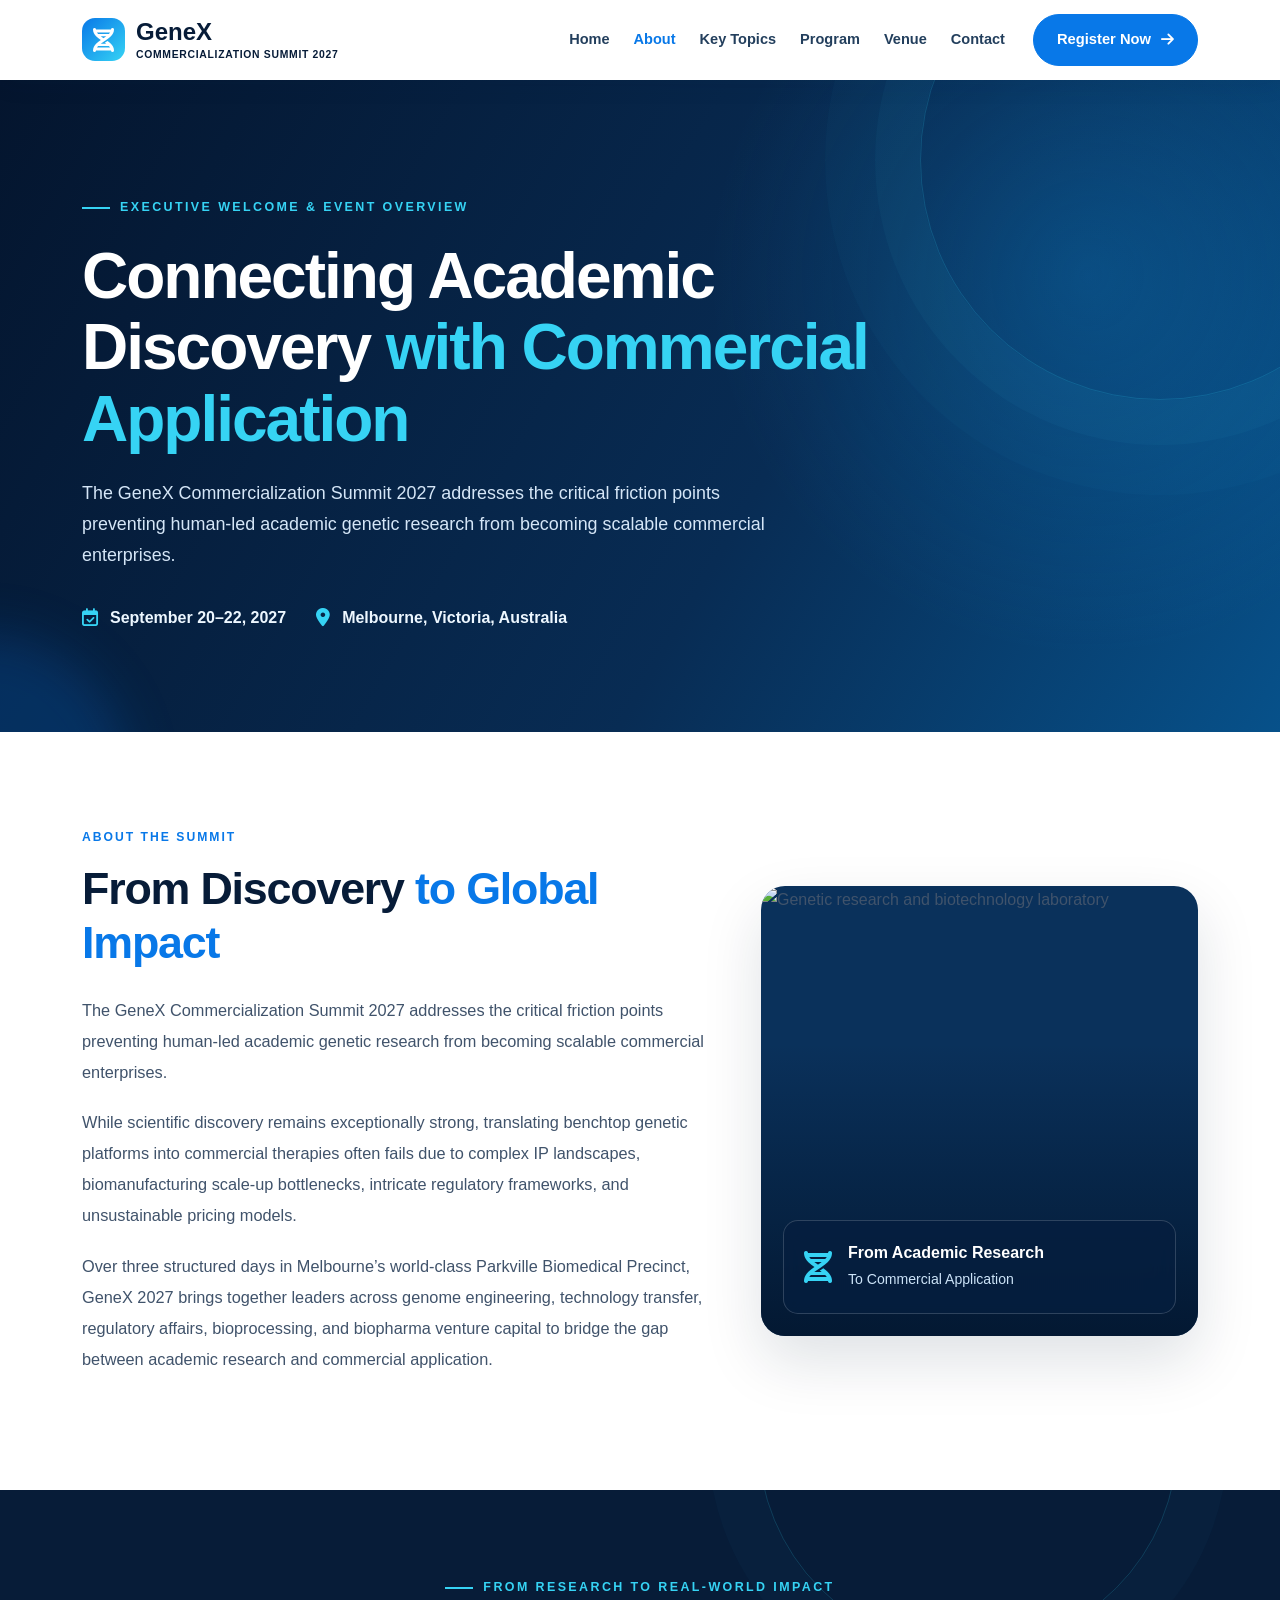
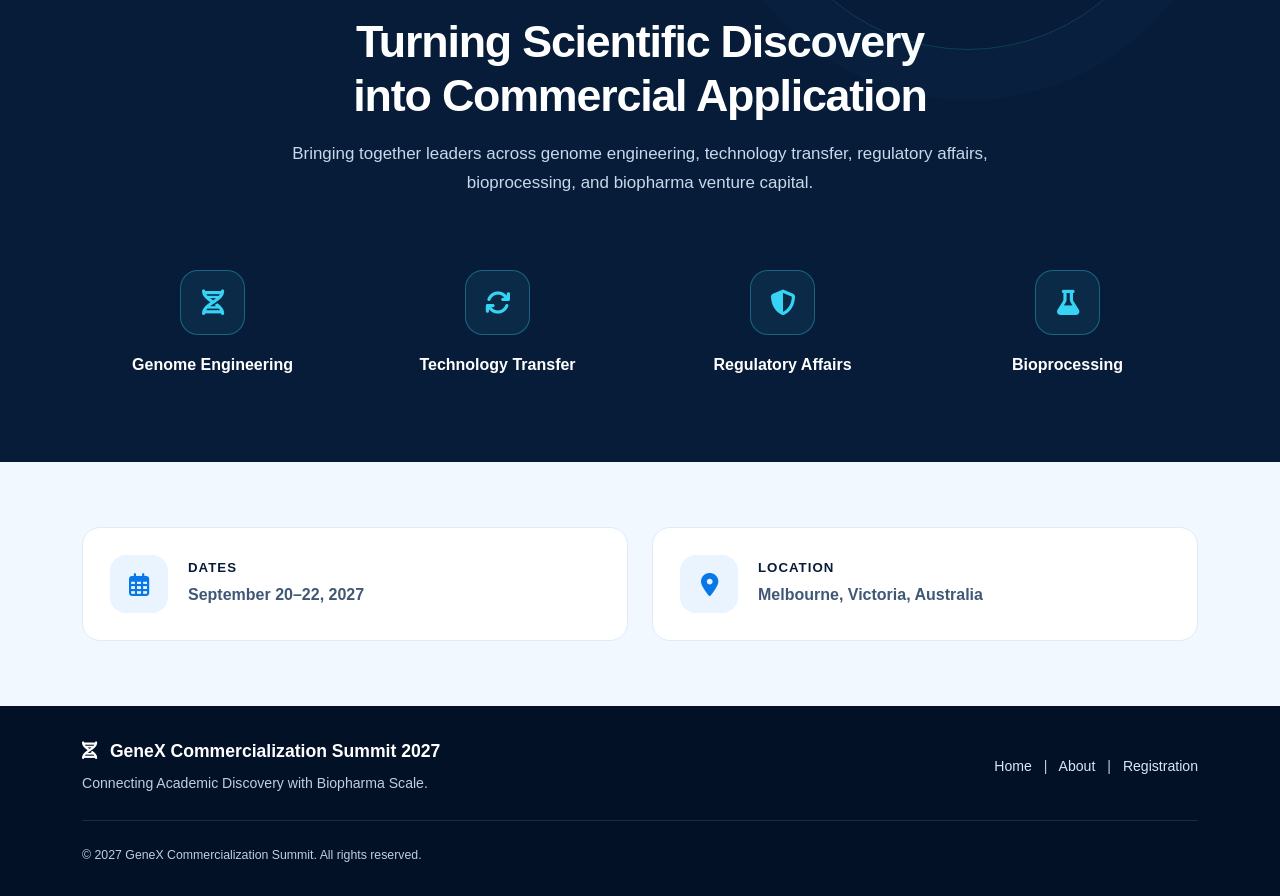
==== about.html @ 75d2ac4d "forth  commit" ====
<!doctype html>
<html lang="en">
  <head>
    <meta charset="UTF-8" />
    <meta name="viewport" content="width=device-width, initial-scale=1.0" />
    <meta
      name="description"
      content="Discover the vision behind GeneX Commercialization Summit 2027, connecting academic discovery with commercial application."
    />
    <title>About Us | GeneX Commercialization Summit 2027</title>

    <link
      href="https://cdn.jsdelivr.net/npm/bootstrap@5.3.3/dist/css/bootstrap.min.css"
      rel="stylesheet"
    />
    <link
      href="https://cdnjs.cloudflare.com/ajax/libs/font-awesome/6.5.2/css/all.min.css"
      rel="stylesheet"
    />

    <style>
      :root {
        --gx-navy: #071c38;
        --gx-blue: #0878e8;
        --gx-cyan: #36d3f4;
        --gx-light: #f2f8ff;
        --gx-text: #40536b;
      }

      * {
        box-sizing: border-box;
      }

      html {
        scroll-behavior: smooth;
        scroll-padding-top: 85px;
      }

      body {
        margin: 0;
        font-family: Inter, "Segoe UI", Arial, sans-serif;
        color: var(--gx-text);
        line-height: 1.75;
        background: #fff;
      }

      /* Navigation */
      .gx-navbar {
        background: #fff;
        padding: 14px 0;
        box-shadow: 0 4px 24px rgba(7, 28, 56, 0.07);
      }

      .gx-brand {
        display: flex;
        align-items: center;
        gap: 11px;
        color: var(--gx-navy);
        font-size: 1.5rem;
        font-weight: 800;
        line-height: 1.1;
        text-decoration: none;
      }

      .gx-brand-icon {
        width: 43px;
        height: 43px;
        display: grid;
        place-items: center;
        color: #fff;
        border-radius: 13px;
        background: linear-gradient(135deg, var(--gx-blue), var(--gx-cyan));
      }

      .gx-brand small {
        display: block;
        margin-top: 4px;
        font-size: 0.65rem;
        letter-spacing: 0.7px;
        font-weight: 700;
      }

      .gx-navbar .nav-link {
        color: #233f5d;
        font-size: 0.91rem;
        font-weight: 650;
        padding: 10px 12px !important;
      }

      .gx-navbar .nav-link:hover,
      .gx-navbar .nav-link.active {
        color: var(--gx-blue);
      }

      .gx-btn {
        display: inline-flex;
        align-items: center;
        justify-content: center;
        gap: 10px;
        padding: 12px 23px;
        border: 1px solid var(--gx-blue);
        border-radius: 50px;
        background: var(--gx-blue);
        color: #fff;
        font-size: 0.92rem;
        font-weight: 700;
        text-decoration: none;
        transition: 0.25s ease;
      }

      .gx-btn:hover {
        background: #0562c1;
        border-color: #0562c1;
        color: #fff;
        transform: translateY(-2px);
      }

      /* About hero */
      .about-hero {
        position: relative;
        isolation: isolate;
        overflow: hidden;
        padding: 110px 0 100px;
        color: #fff;
        background:
          radial-gradient(
            circle at 85% 30%,
            rgba(17, 143, 220, 0.25),
            transparent 32%
          ),
          linear-gradient(120deg, #04152e 0%, #082c54 60%, #07518a 100%);
      }

      .about-hero::before {
        content: "";
        position: absolute;
        z-index: -1;
        width: 480px;
        height: 480px;
        right: -120px;
        top: -160px;
        border: 1px solid rgba(54, 211, 244, 0.18);
        border-radius: 50%;
        box-shadow:
          0 0 0 45px rgba(54, 211, 244, 0.035),
          0 0 0 95px rgba(54, 211, 244, 0.025);
      }

      .about-hero::after {
        content: "";
        position: absolute;
        z-index: -1;
        width: 300px;
        height: 300px;
        left: -170px;
        bottom: -200px;
        border-radius: 50%;
        background: rgba(8, 120, 232, 0.2);
        filter: blur(25px);
      }

      .gx-eyebrow {
        display: inline-flex;
        align-items: center;
        gap: 10px;
        color: var(--gx-cyan);
        font-size: 0.78rem;
        font-weight: 800;
        letter-spacing: 2.4px;
        text-transform: uppercase;
      }

      .gx-eyebrow::before {
        content: "";
        width: 28px;
        height: 2px;
        background: currentColor;
      }

      .about-hero h1 {
        max-width: 850px;
        margin: 22px 0;
        font-size: clamp(2.5rem, 5vw, 4.5rem);
        font-weight: 850;
        letter-spacing: -2px;
        line-height: 1.12;
      }

      .about-hero h1 span {
        color: var(--gx-cyan);
      }

      .about-hero .hero-description {
        max-width: 720px;
        color: #d5e6f7;
        font-size: 1.12rem;
      }

      .hero-meta {
        display: flex;
        flex-wrap: wrap;
        gap: 15px 30px;
        margin-top: 32px;
      }

      .hero-meta-item {
        display: flex;
        align-items: center;
        gap: 12px;
        color: #edf7ff;
        font-weight: 600;
      }

      .hero-meta-item i {
        color: var(--gx-cyan);
        font-size: 1.15rem;
      }

      /* Main content */
      .about-content {
        padding: 95px 0;
        background: #fff;
      }

      .gx-section-label {
        margin-bottom: 14px;
        color: var(--gx-blue);
        font-size: 0.76rem;
        font-weight: 850;
        letter-spacing: 2px;
        text-transform: uppercase;
      }

      .gx-heading {
        margin-bottom: 25px;
        color: var(--gx-navy);
        font-size: clamp(2rem, 3.5vw, 3rem);
        font-weight: 850;
        letter-spacing: -1.2px;
        line-height: 1.2;
      }

      .gx-heading span {
        color: var(--gx-blue);
      }

      .gx-copy p {
        margin-bottom: 20px;
        font-size: 1.02rem;
        line-height: 1.9;
      }

      .gx-visual {
        position: relative;
        min-height: 450px;
        height: 100%;
        overflow: hidden;
        border-radius: 24px;
        background: #0a315b;
        box-shadow: 0 25px 60px rgba(7, 28, 56, 0.13);
      }

      .gx-visual img {
        position: absolute;
        inset: 0;
        width: 100%;
        height: 100%;
        object-fit: cover;
      }

      .gx-visual::after {
        content: "";
        position: absolute;
        inset: 35% 0 0;
        background: linear-gradient(transparent, rgba(3, 23, 48, 0.95));
      }

      .gx-visual-caption {
        position: absolute;
        z-index: 1;
        right: 22px;
        bottom: 22px;
        left: 22px;
        display: flex;
        align-items: center;
        gap: 16px;
        padding: 20px;
        border: 1px solid rgba(255, 255, 255, 0.17);
        border-radius: 15px;
        color: #fff;
        background: rgba(5, 31, 63, 0.8);
        backdrop-filter: blur(12px);
      }

      .gx-visual-caption i {
        color: var(--gx-cyan);
        font-size: 2rem;
      }

      .gx-visual-caption strong {
        display: block;
        line-height: 1.5;
      }

      .gx-visual-caption span {
        color: #cce3f7;
        font-size: 0.88rem;
      }

      /* Dark impact section */
      .impact-section {
        position: relative;
        overflow: hidden;
        padding: 80px 0;
        color: #fff;
        background: var(--gx-navy);
      }

      .impact-section::before {
        content: "";
        position: absolute;
        width: 420px;
        height: 420px;
        top: -260px;
        right: 8%;
        border: 1px solid rgba(54, 211, 244, 0.18);
        border-radius: 50%;
        box-shadow: 0 0 0 50px rgba(54, 211, 244, 0.025);
      }

      .impact-section .gx-heading {
        color: #fff;
        margin-bottom: 16px;
      }

      .impact-description {
        max-width: 750px;
        margin: 0 auto;
        color: #c8d9eb;
        font-size: 1.06rem;
      }

      .impact-icon {
        display: grid;
        place-items: center;
        width: 65px;
        height: 65px;
        margin: 0 auto 20px;
        border: 1px solid rgba(54, 211, 244, 0.35);
        border-radius: 18px;
        color: var(--gx-cyan);
        background: rgba(54, 211, 244, 0.08);
        font-size: 1.6rem;
      }

      /* Event information */
      .event-info {
        padding: 65px 0;
        background: var(--gx-light);
      }

      .event-info-card {
        display: flex;
        align-items: center;
        gap: 20px;
        height: 100%;
        padding: 27px;
        border: 1px solid #e0ebf7;
        border-radius: 18px;
        background: #fff;
        transition:
          transform 0.25s,
          box-shadow 0.25s;
      }

      .event-info-card:hover {
        transform: translateY(-4px);
        box-shadow: 0 15px 35px rgba(7, 28, 56, 0.07);
      }

      .event-info-icon {
        display: grid;
        place-items: center;
        flex-shrink: 0;
        width: 58px;
        height: 58px;
        border-radius: 16px;
        color: var(--gx-blue);
        background: #e9f4ff;
        font-size: 1.45rem;
      }

      .event-info-card h3 {
        margin-bottom: 5px;
        color: var(--gx-navy);
        font-size: 0.83rem;
        font-weight: 800;
        letter-spacing: 1px;
        text-transform: uppercase;
      }

      .event-info-card p {
        margin: 0;
        color: #405875;
        font-weight: 650;
      }

      /* Footer */
      .gx-footer {
        padding: 30px 0;
        color: #bdcfe3;
        background: #031126;
        font-size: 0.88rem;
      }

      .gx-footer-brand {
        color: #fff;
        font-weight: 800;
        font-size: 1.1rem;
      }

      .gx-footer a {
        color: #d5e8fb;
        text-decoration: none;
      }

      .gx-footer a:hover {
        color: var(--gx-cyan);
      }

      @media (max-width: 991.98px) {
        .about-hero {
          padding: 90px 0 75px;
        }

        .about-content {
          padding: 70px 0;
        }

        .gx-visual {
          min-height: 390px;
        }

        .gx-navbar .navbar-collapse {
          padding-top: 15px;
        }
      }

      @media (max-width: 575.98px) {
        .gx-brand {
          font-size: 1.2rem;
        }

        .gx-brand small {
          font-size: 0.58rem;
        }

        .about-hero {
          padding: 75px 0 65px;
        }

        .about-hero h1 {
          letter-spacing: -1px;
        }

        .hero-meta {
          flex-direction: column;
          gap: 14px;
        }

        .about-content {
          padding: 55px 0;
        }

        .gx-visual {
          min-height: 340px;
          border-radius: 18px;
        }

        .impact-section {
          padding: 60px 0;
        }

        .event-info {
          padding: 45px 0;
        }

        .event-info-card {
          padding: 20px;
        }
      }

      @media (prefers-reduced-motion: reduce) {
        html {
          scroll-behavior: auto;
        }

        *,
        *::before,
        *::after {
          transition-duration: 0.01ms !important;
        }
      }
    </style>
  </head>

  <body>
    <!-- Navigation -->
    <nav class="navbar navbar-expand-lg gx-navbar sticky-top">
      <div class="container">
        <a class="gx-brand" href="index.html" aria-label="GeneX Summit home">
          <span class="gx-brand-icon">
            <i class="fa-solid fa-dna"></i>
          </span>
          <span>
            GeneX
            <small>COMMERCIALIZATION SUMMIT 2027</small>
          </span>
        </a>

        <button
          class="navbar-toggler"
          type="button"
          data-bs-toggle="collapse"
          data-bs-target="#gxNavigation"
          aria-controls="gxNavigation"
          aria-expanded="false"
          aria-label="Toggle navigation"
        >
          <span class="navbar-toggler-icon"></span>
        </button>

        <div class="collapse navbar-collapse" id="gxNavigation">
          <ul class="navbar-nav ms-auto align-items-lg-center">
            <li class="nav-item">
              <a class="nav-link" href="index.html">Home</a>
            </li>
            <li class="nav-item">
              <a class="nav-link active" href="about.html" aria-current="page"
                >About</a
              >
            </li>
            <li class="nav-item">
              <a class="nav-link" href="key-topics.html">Key Topics</a>
            </li>
            <!-- <li class="nav-item">
              <a class="nav-link" href="index.html#chair">Speakers</a>
            </li> -->
            <li class="nav-item">
              <a class="nav-link" href="program.html">Program</a>
            </li>
            <li class="nav-item">
              <a class="nav-link" href="index.html#venue">Venue</a>
            </li>
            <li class="nav-item">
              <a class="nav-link" href="contact.html">Contact</a>
            </li>
            <li class="nav-item ms-lg-3 mt-2 mt-lg-0">
              <a class="gx-btn" href="">
                Register Now <i class="fa-solid fa-arrow-right"></i>
              </a>
            </li>
          </ul>
        </div>
      </div>
    </nav>

    <!-- Hero -->
    <header class="about-hero">
      <div class="container">
        <div class="gx-eyebrow">Executive Welcome &amp; Event Overview</div>

        <h1>
          Connecting Academic Discovery
          <span>with Commercial Application</span>
        </h1>

        <p class="hero-description">
          The GeneX Commercialization Summit 2027 addresses the critical
          friction points preventing human-led academic genetic research from
          becoming scalable commercial enterprises.
        </p>

        <div class="hero-meta">
          <div class="hero-meta-item">
            <i class="fa-regular fa-calendar-check"></i>
            <span>September 20–22, 2027</span>
          </div>

          <div class="hero-meta-item">
            <i class="fa-solid fa-location-dot"></i>
            <span>Melbourne, Victoria, Australia</span>
          </div>
        </div>
      </div>
    </header>

    <!-- About content -->
    <main>
      <section class="about-content">
        <div class="container">
          <div class="row g-5 align-items-center">
            <div class="col-lg-7">
              <div class="gx-section-label">About the Summit</div>

              <h2 class="gx-heading">
                From Discovery
                <span>to Global Impact</span>
              </h2>

              <div class="gx-copy">
                <p>
                  The GeneX Commercialization Summit 2027 addresses the critical
                  friction points preventing human-led academic genetic research
                  from becoming scalable commercial enterprises.
                </p>

                <p>
                  While scientific discovery remains exceptionally strong,
                  translating benchtop genetic platforms into commercial
                  therapies often fails due to complex IP landscapes,
                  biomanufacturing scale-up bottlenecks, intricate regulatory
                  frameworks, and unsustainable pricing models.
                </p>

                <p>
                  Over three structured days in Melbourne’s world-class
                  Parkville Biomedical Precinct, GeneX 2027 brings together
                  leaders across genome engineering, technology transfer,
                  regulatory affairs, bioprocessing, and biopharma venture
                  capital to bridge the gap between academic research and
                  commercial application.
                </p>
              </div>
            </div>

            <div class="col-lg-5">
              <div class="gx-visual">
                <img
                  src="assets/genex-research.jpg"
                  alt="Genetic research and biotechnology laboratory"
                  loading="lazy"
                  onerror="
                    this.onerror = null;
                    this.src =
                      'https://images.unsplash.com/photo-1532187863486-abf9dbad1b69?auto=format&fit=crop&w=1000&q=85';
                  "
                />

                <div class="gx-visual-caption">
                  <i class="fa-solid fa-dna"></i>
                  <div>
                    <strong>From Academic Research</strong>
                    <span>To Commercial Application</span>
                  </div>
                </div>
              </div>
            </div>
          </div>
        </div>
      </section>

      <!-- Dark section -->
      <section class="impact-section">
        <div class="container text-center">
          <div class="gx-eyebrow justify-content-center">
            From Research to Real-World Impact
          </div>

          <h2 class="gx-heading mt-3">
            Turning Scientific Discovery<br class="d-none d-md-block" />
            into Commercial Application
          </h2>

          <p class="impact-description">
            Bringing together leaders across genome engineering, technology
            transfer, regulatory affairs, bioprocessing, and biopharma venture
            capital.
          </p>

          <div class="row g-4 mt-5">
            <div class="col-6 col-lg-3">
              <div class="impact-icon">
                <i class="fa-solid fa-dna"></i>
              </div>
              <h3 class="h6 fw-bold text-white">Genome Engineering</h3>
            </div>

            <div class="col-6 col-lg-3">
              <div class="impact-icon">
                <i class="fa-solid fa-arrows-rotate"></i>
              </div>
              <h3 class="h6 fw-bold text-white">Technology Transfer</h3>
            </div>

            <div class="col-6 col-lg-3">
              <div class="impact-icon">
                <i class="fa-solid fa-shield-halved"></i>
              </div>
              <h3 class="h6 fw-bold text-white">Regulatory Affairs</h3>
            </div>

            <div class="col-6 col-lg-3">
              <div class="impact-icon">
                <i class="fa-solid fa-flask"></i>
              </div>
              <h3 class="h6 fw-bold text-white">Bioprocessing</h3>
            </div>
          </div>
        </div>
      </section>

      <!-- Event information -->
      <section class="event-info">
        <div class="container">
          <div class="row g-4">
            <div class="col-md-6">
              <div class="event-info-card">
                <div class="event-info-icon">
                  <i class="fa-regular fa-calendar-days"></i>
                </div>
                <div>
                  <h3>Dates</h3>
                  <p>September 20–22, 2027</p>
                </div>
              </div>
            </div>

            <div class="col-md-6">
              <div class="event-info-card">
                <div class="event-info-icon">
                  <i class="fa-solid fa-location-dot"></i>
                </div>
                <div>
                  <h3>Location</h3>
                  <p>Melbourne, Victoria, Australia</p>
                </div>
              </div>
            </div>
          </div>
        </div>
      </section>
    </main>

    <!-- Footer -->
    <footer class="gx-footer">
      <div class="container">
        <div class="row align-items-center gy-3">
          <div class="col-md-7">
            <div class="gx-footer-brand">
              <i class="fa-solid fa-dna me-2"></i>
              GeneX Commercialization Summit 2027
            </div>
            <div class="mt-1">
              Connecting Academic Discovery with Biopharma Scale.
            </div>
          </div>

          <div class="col-md-5 text-md-end">
            <a href="index.html">Home</a>
            <span class="mx-2">|</span>
            <a href="about.html">About</a>
            <span class="mx-2">|</span>
            <a href="index.html#tickets">Registration</a>
          </div>
        </div>

        <hr class="border-secondary opacity-25 my-4" />

        <div class="small">
          &copy; 2027 GeneX Commercialization Summit. All rights reserved.
        </div>
      </div>
    </footer>

    <script src="https://cdn.jsdelivr.net/npm/bootstrap@5.3.3/dist/js/bootstrap.bundle.min.js"></script>
  </body>
</html>
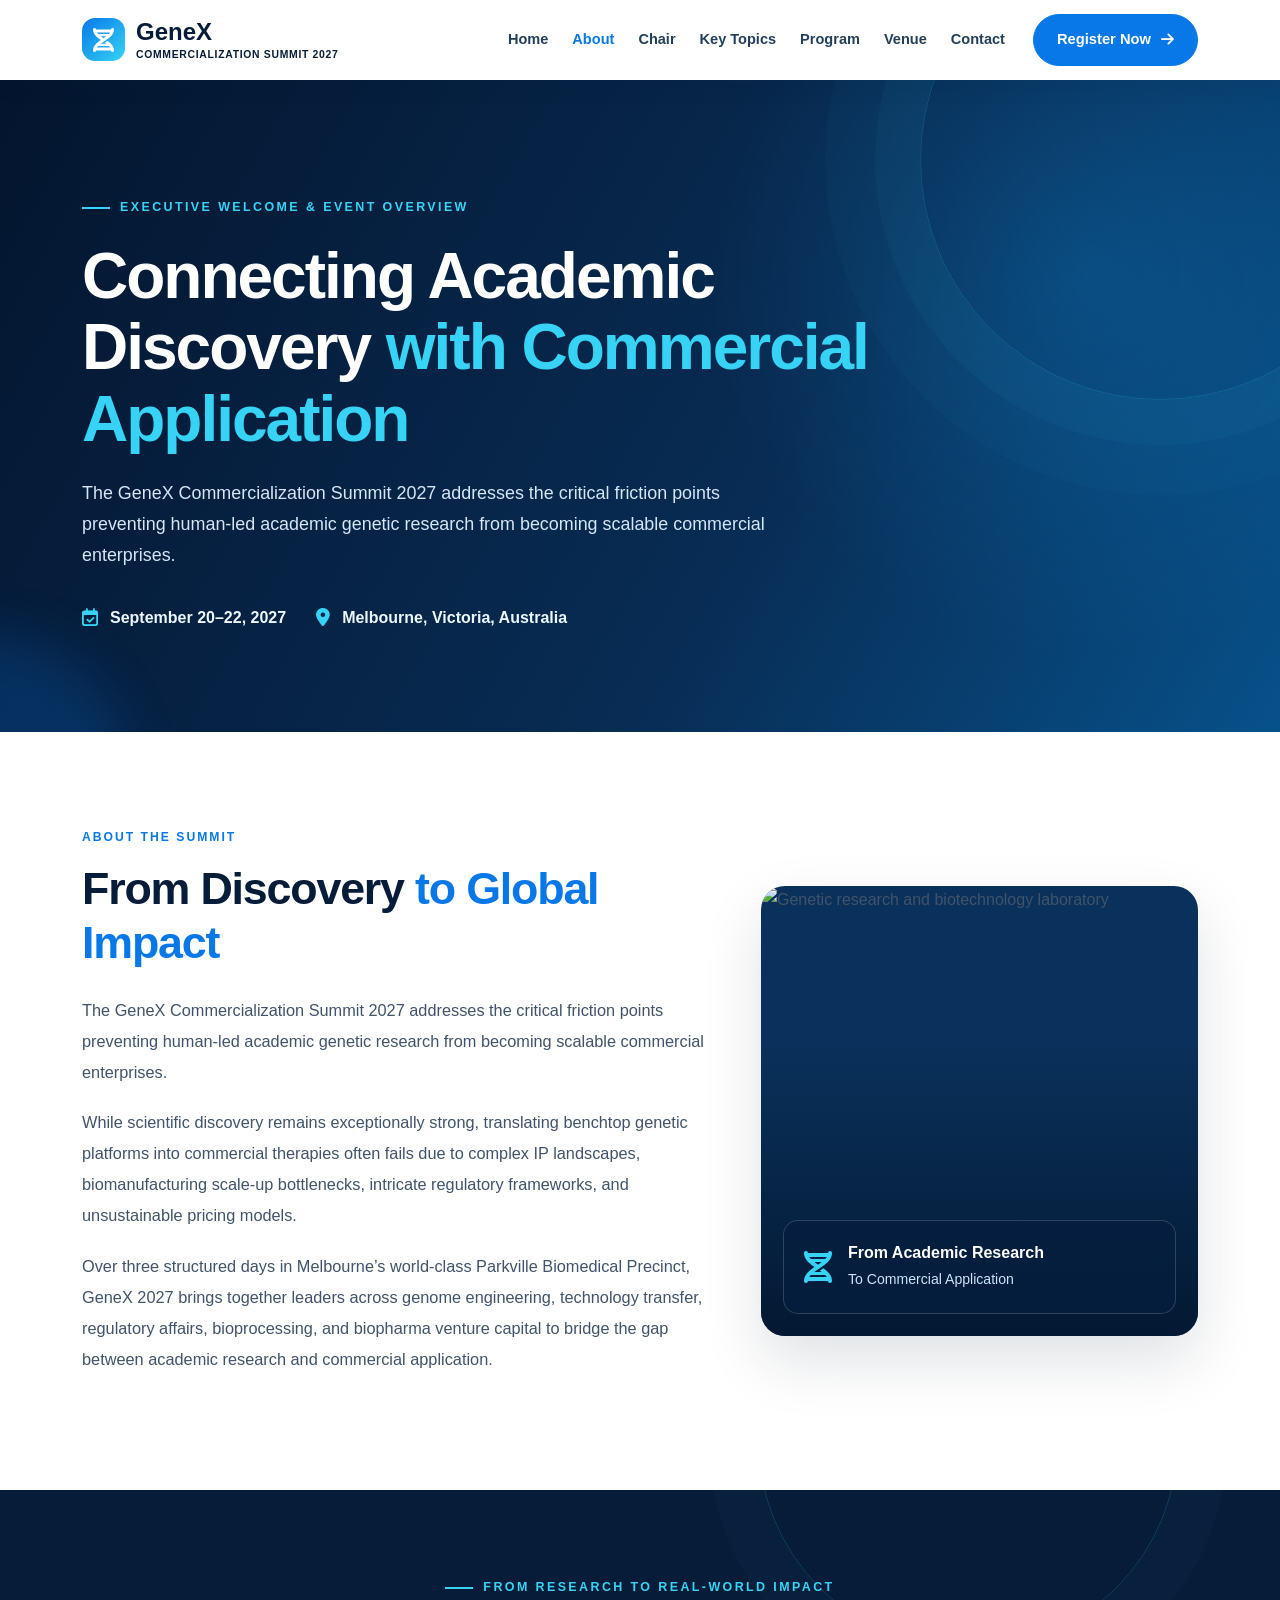
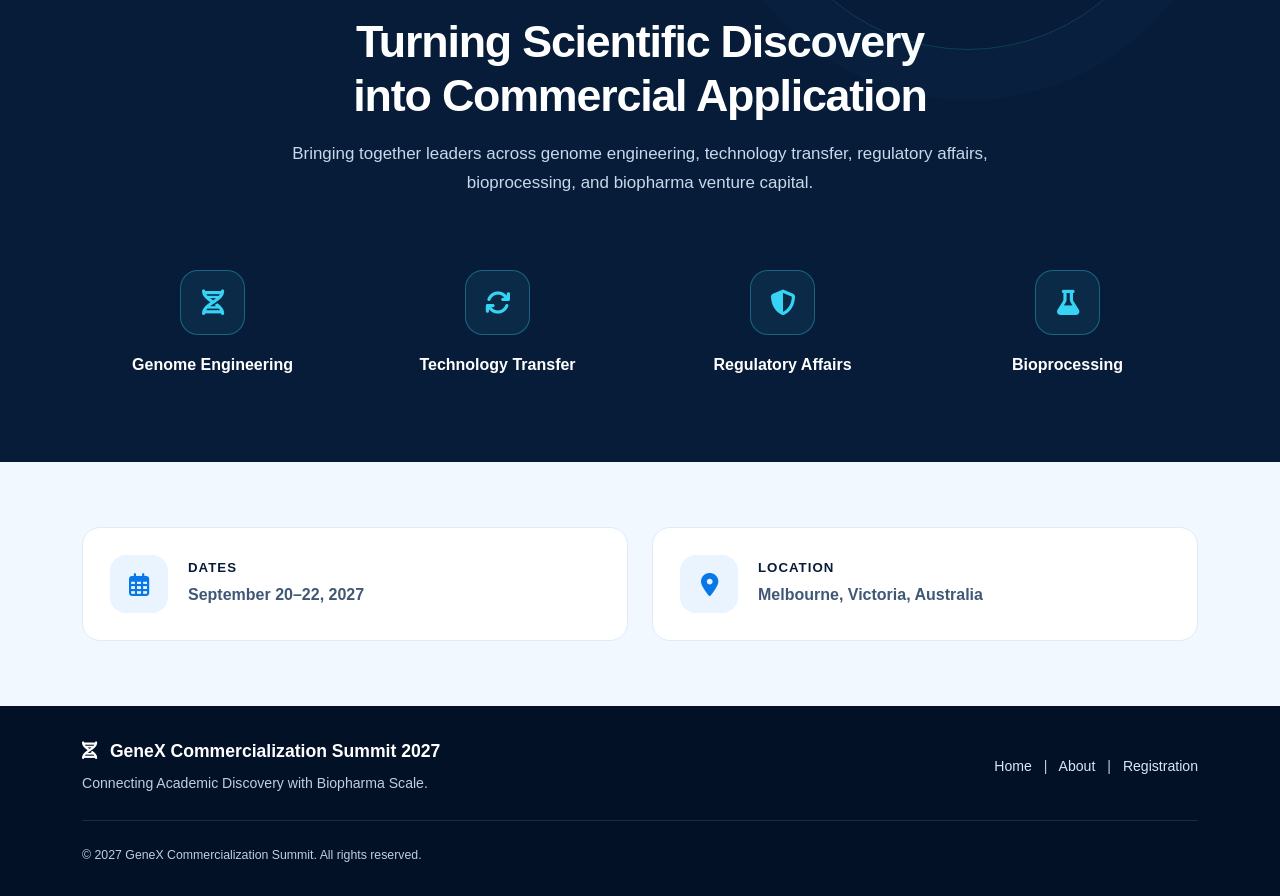
==== commit 508583db: "sixth  commit" ====
--- a/about.html
+++ b/about.html
@@ -535,10 +535,14 @@
             <li class="nav-item">
               <a class="nav-link" href="index.html">Home</a>
             </li>
+
             <li class="nav-item">
               <a class="nav-link active" href="about.html" aria-current="page"
                 >About</a
               >
+            </li>
+               <li class="nav-item">
+              <a class="nav-link" href="chair.html">Chair</a>
             </li>
             <li class="nav-item">
               <a class="nav-link" href="key-topics.html">Key Topics</a>
@@ -556,7 +560,7 @@
               <a class="nav-link" href="contact.html">Contact</a>
             </li>
             <li class="nav-item ms-lg-3 mt-2 mt-lg-0">
-              <a class="gx-btn" href="">
+              <a class="gx-btn" href="registration_form.html">
                 Register Now <i class="fa-solid fa-arrow-right"></i>
               </a>
             </li>
@@ -761,7 +765,7 @@
             <span class="mx-2">|</span>
             <a href="about.html">About</a>
             <span class="mx-2">|</span>
-            <a href="index.html#tickets">Registration</a>
+            <a href="registration_form.html">Registration</a>
           </div>
         </div>
 
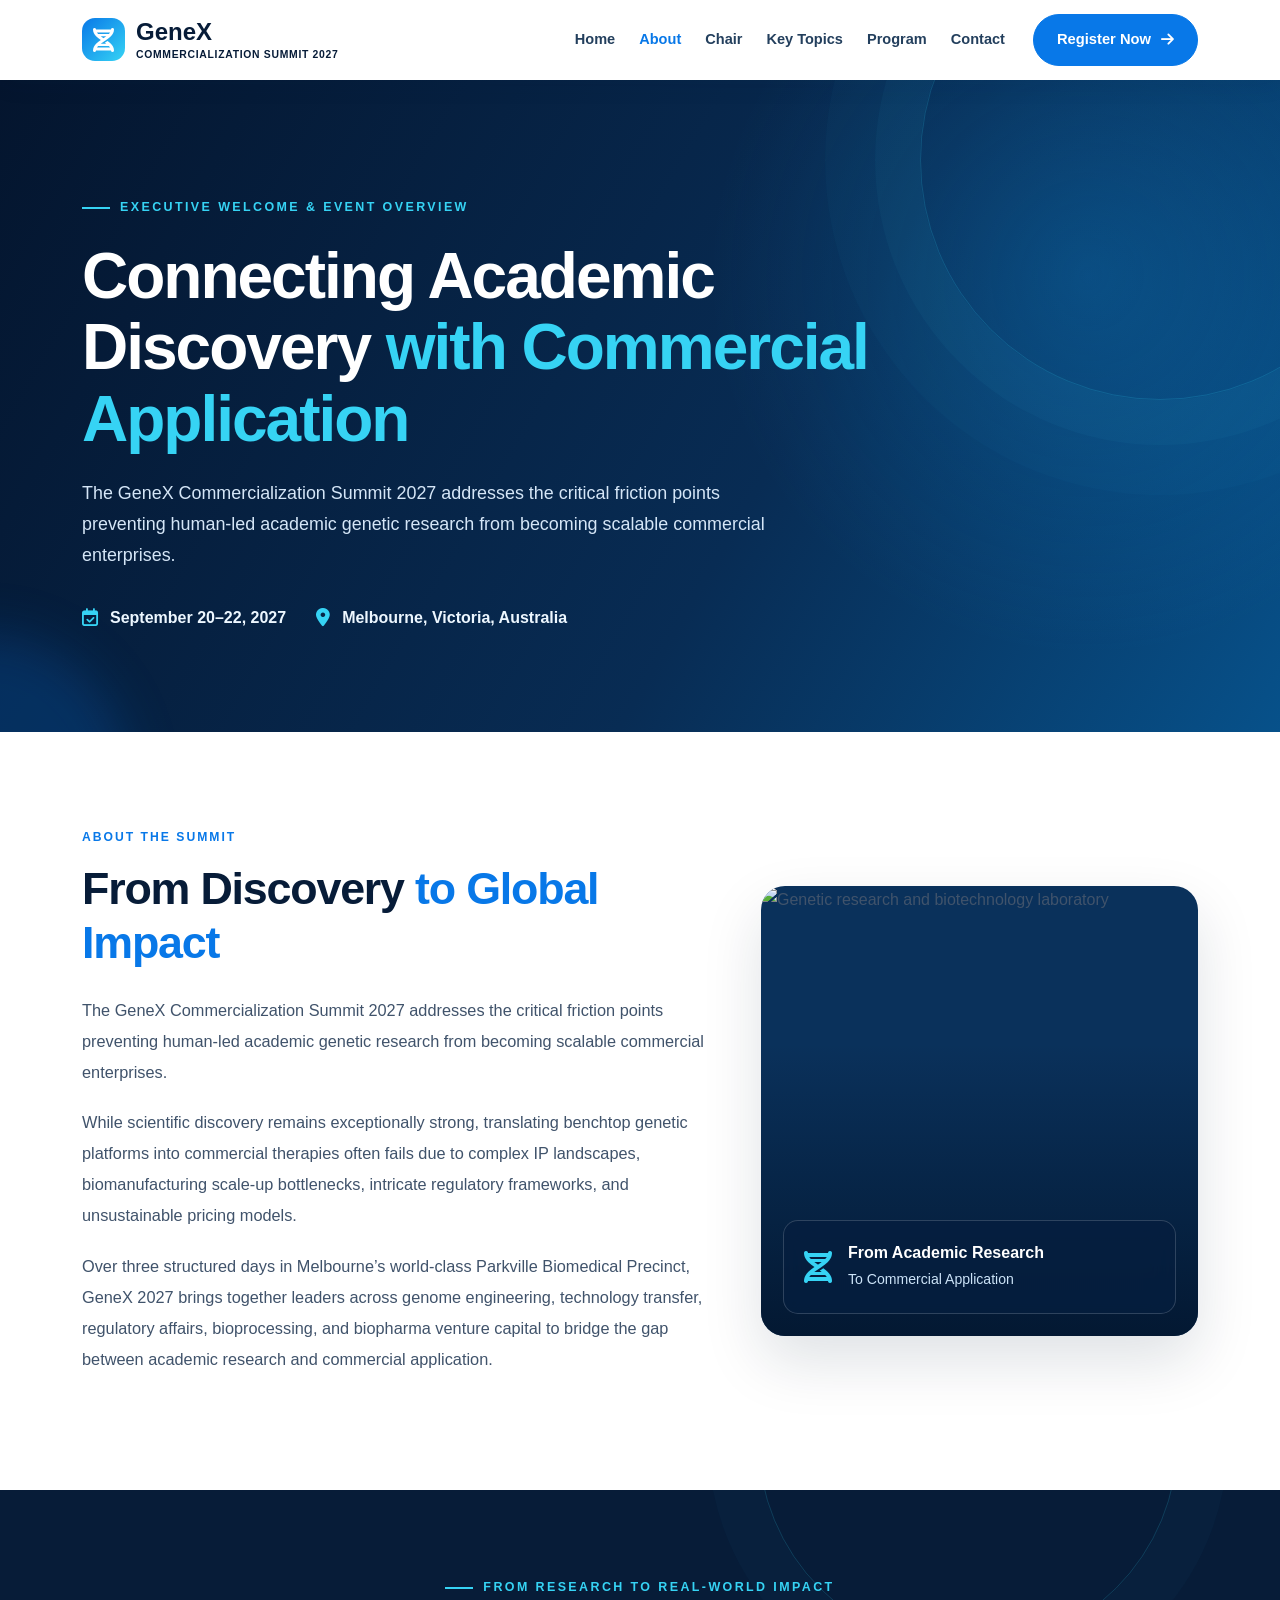
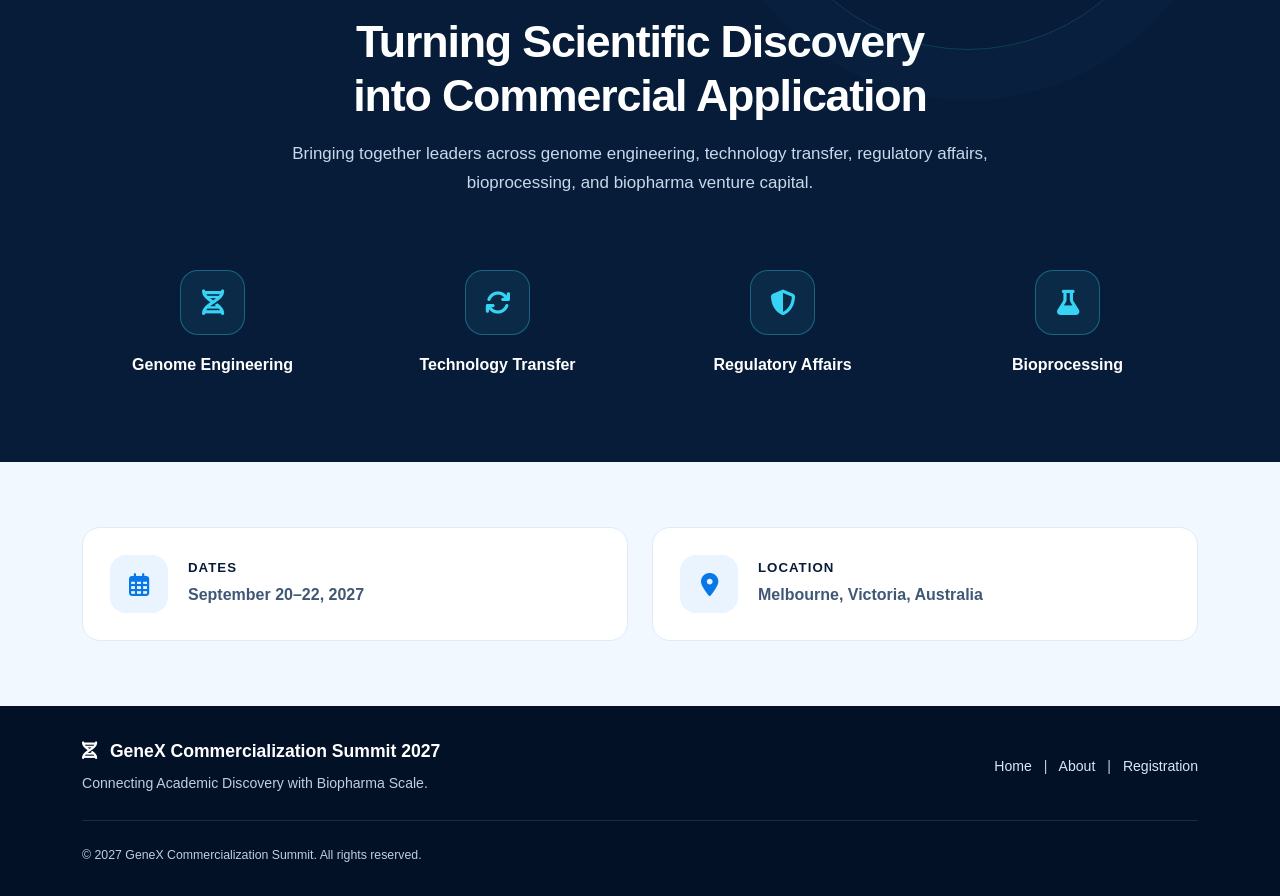
==== commit 161671e3: "sevent  commit" ====
--- a/about.html
+++ b/about.html
@@ -553,9 +553,9 @@
             <li class="nav-item">
               <a class="nav-link" href="program.html">Program</a>
             </li>
-            <li class="nav-item">
+            <!-- <li class="nav-item">
               <a class="nav-link" href="index.html#venue">Venue</a>
-            </li>
+            </li> -->
             <li class="nav-item">
               <a class="nav-link" href="contact.html">Contact</a>
             </li>
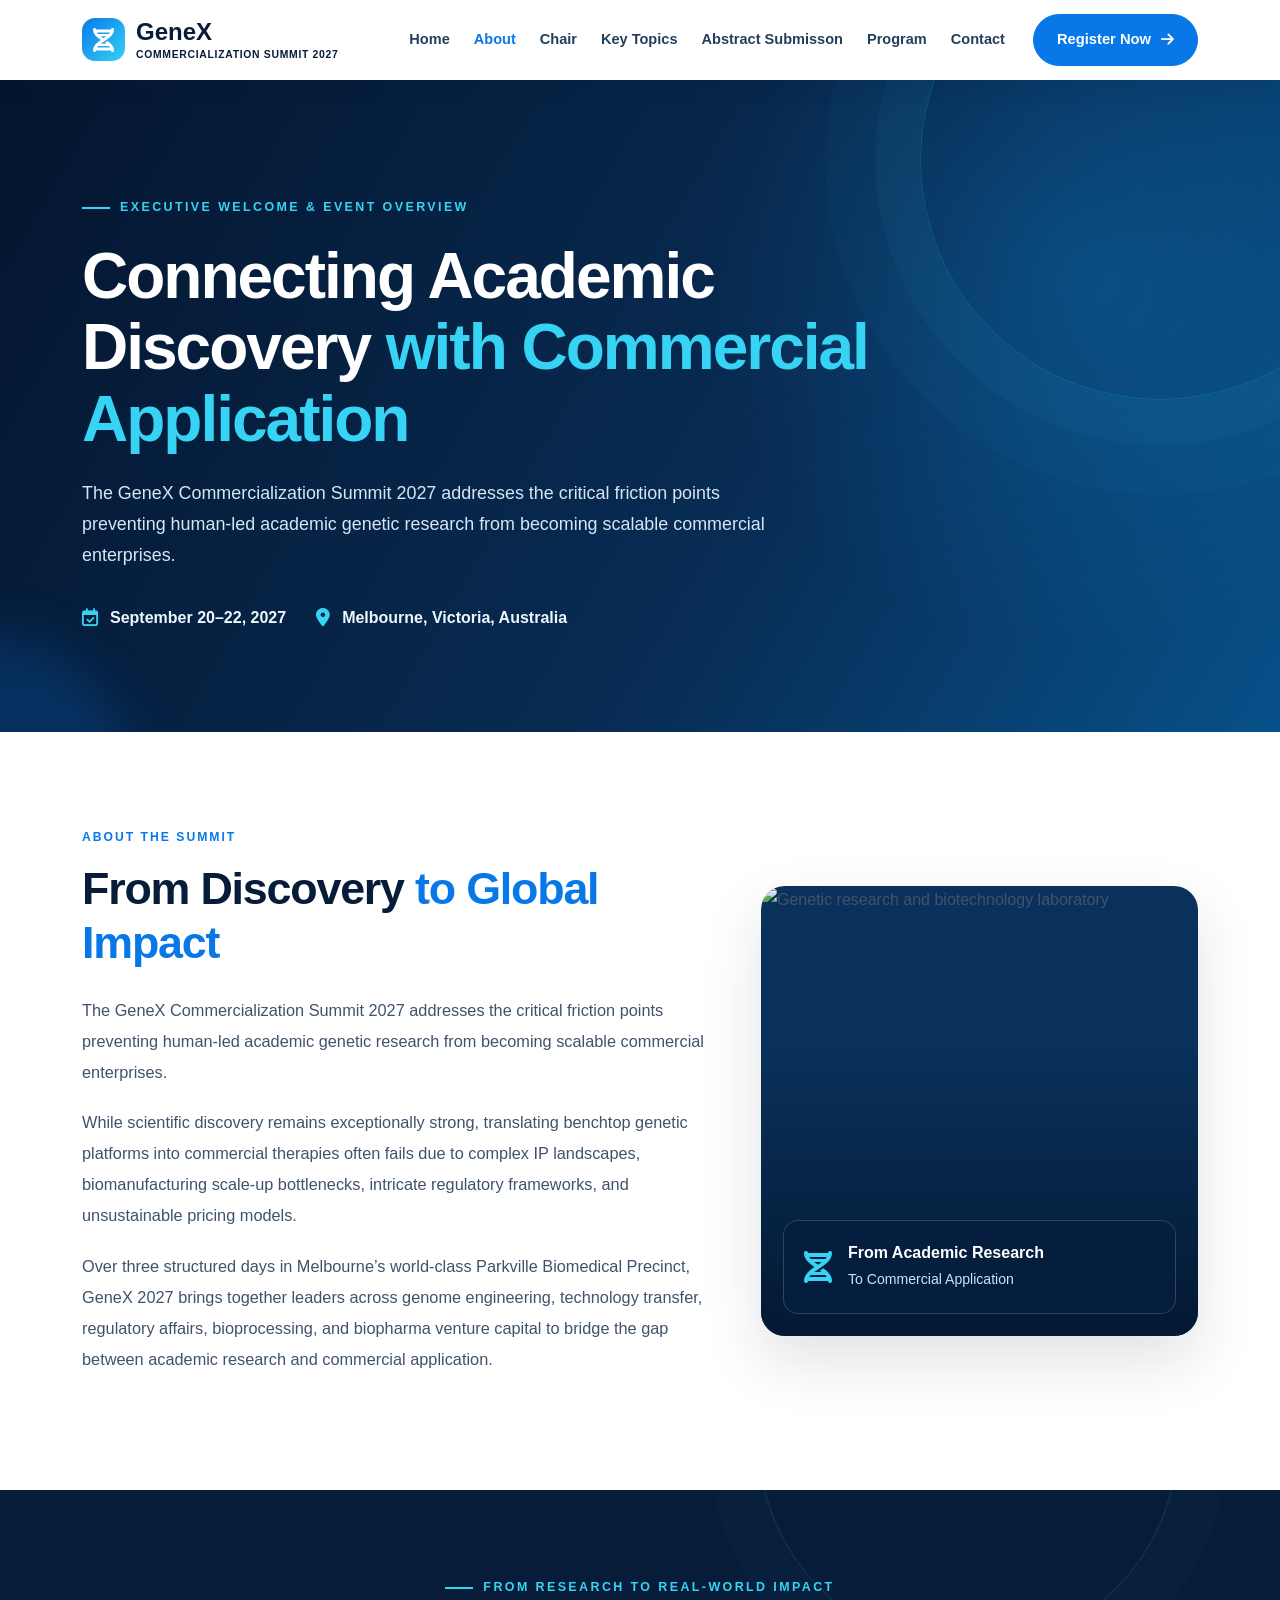
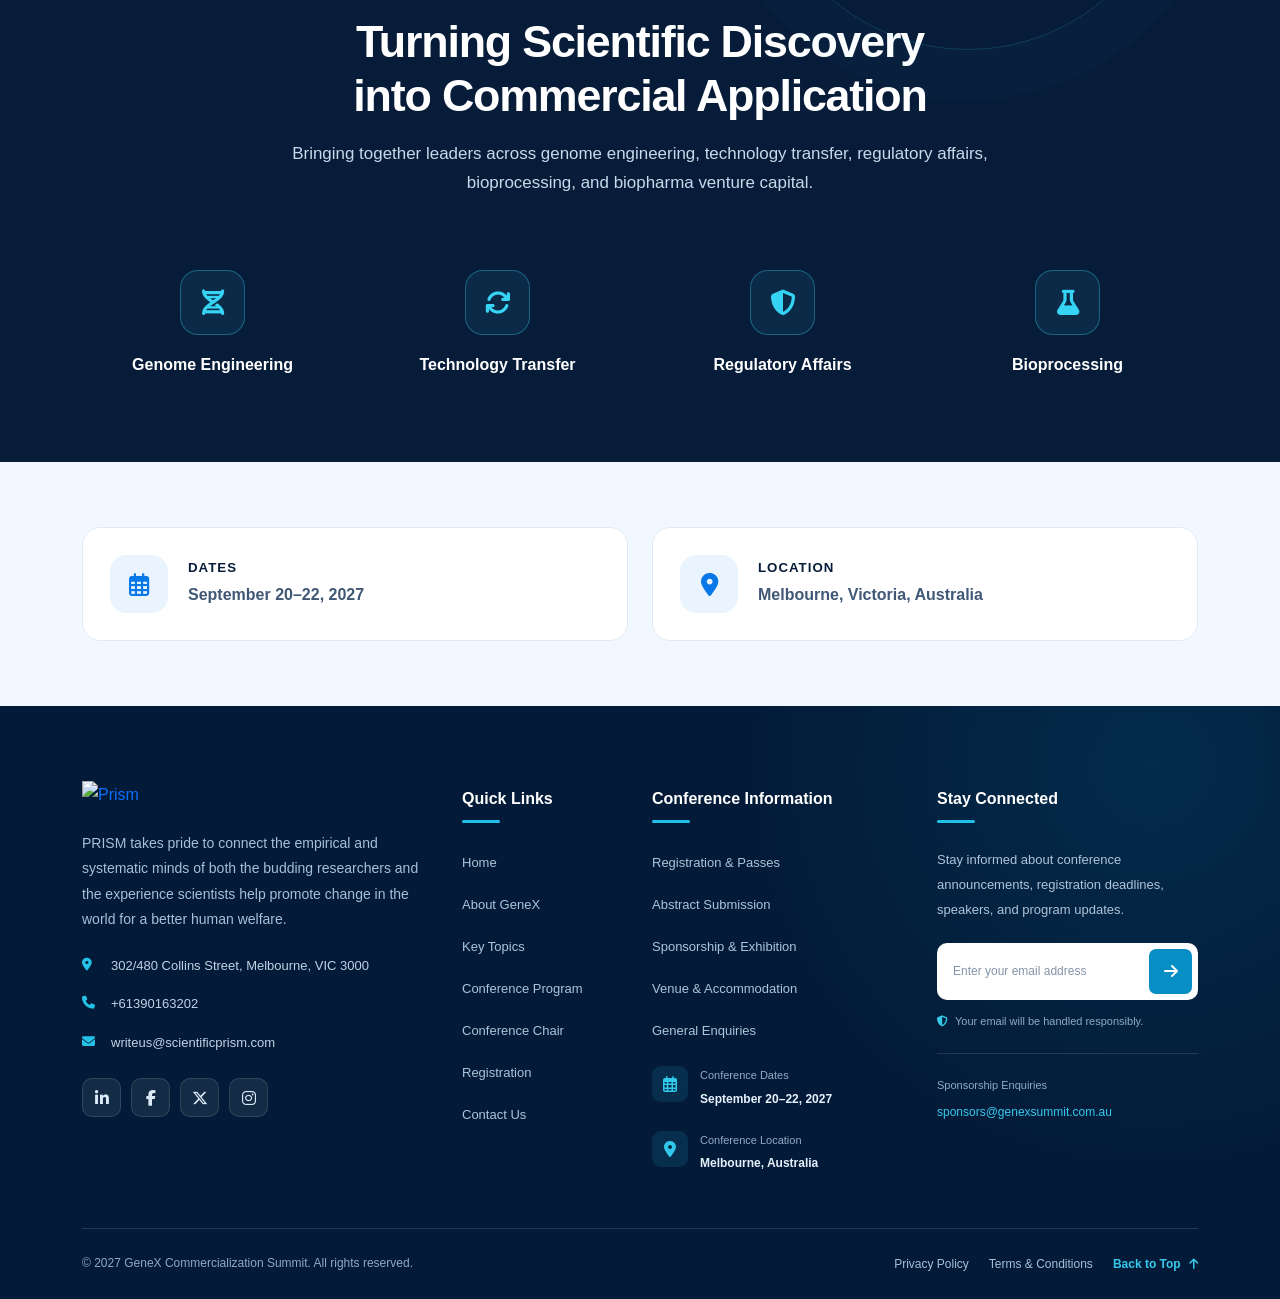
==== commit f5416264: "sevent  commit" ====
--- a/about.html
+++ b/about.html
@@ -17,6 +17,8 @@
       href="https://cdnjs.cloudflare.com/ajax/libs/font-awesome/6.5.2/css/all.min.css"
       rel="stylesheet"
     />
+
+    <link rel="stylesheet" href="./assets/css/style.css">
 
     <style>
       :root {
@@ -547,9 +549,9 @@
             <li class="nav-item">
               <a class="nav-link" href="key-topics.html">Key Topics</a>
             </li>
-            <!-- <li class="nav-item">
-              <a class="nav-link" href="index.html#chair">Speakers</a>
-            </li> -->
+          <li class="nav-item">
+              <a class="nav-link" href="abstract-submission.html">Abstract Submisson</a>
+            </li>
             <li class="nav-item">
               <a class="nav-link" href="program.html">Program</a>
             </li>
@@ -747,35 +749,248 @@
     </main>
 
     <!-- Footer -->
-    <footer class="gx-footer">
-      <div class="container">
-        <div class="row align-items-center gy-3">
-          <div class="col-md-7">
-            <div class="gx-footer-brand">
-              <i class="fa-solid fa-dna me-2"></i>
-              GeneX Commercialization Summit 2027
-            </div>
-            <div class="mt-1">
-              Connecting Academic Discovery with Biopharma Scale.
-            </div>
-          </div>
-
-          <div class="col-md-5 text-md-end">
-            <a href="index.html">Home</a>
-            <span class="mx-2">|</span>
-            <a href="about.html">About</a>
-            <span class="mx-2">|</span>
-            <a href="registration_form.html">Registration</a>
-          </div>
+   <footer class="genex-footer">
+    <div class="container">
+
+        <div class="row gy-5">
+
+            <!-- COLUMN 1: COMPANY INFORMATION -->
+            <div class="col-lg-4 col-md-6">
+                <div class="footer-brand">
+
+                    <!-- Company Logo -->
+                    <a href="https://www.scientificprism.com/" class="footer-logo">
+                        <img src="assets/prism_logo_footer.png"
+                             alt="Prism"
+                             class="img-fluid">
+                    </a>
+
+                    <!-- <h4 class="footer-company-name">
+                        GeneX Commercialization Summit 2027
+                    </h4> -->
+
+                    <p class="footer-description">
+                        PRISM takes pride to connect the empirical and systematic minds of both the budding researchers and the experience scientists help promote change in the world for a better human welfare.
+                    </p>
+
+                    <ul class="footer-contact-list">
+
+                        <li>
+                            <i class="fa-solid fa-location-dot"></i>
+                            <span>
+                                 302/480 Collins Street, Melbourne, VIC 3000
+                            </span>
+                        </li>
+
+                        <li>
+                            <i class="fa-solid fa-phone"></i>
+                            <a href="tel:+61390163202">
+                                +61390163202
+                            </a>
+                        </li>
+
+                        <li>
+                            <i class="fa-solid fa-envelope"></i>
+                            <a href="mailto:writeus@scientificprism.com">
+                                writeus@scientificprism.com
+                            </a>
+                        </li>
+
+                    </ul>
+
+                    <!-- Social Links -->
+                    <div class="footer-social-links">
+                        <a href="#" aria-label="LinkedIn">
+                            <i class="fa-brands fa-linkedin-in"></i>
+                        </a>
+
+                        <a href="#" aria-label="Facebook">
+                            <i class="fa-brands fa-facebook-f"></i>
+                        </a>
+
+                        <a href="#" aria-label="X">
+                            <i class="fa-brands fa-x-twitter"></i>
+                        </a>
+
+                        <a href="#" aria-label="Instagram">
+                            <i class="fa-brands fa-instagram"></i>
+                        </a>
+                    </div>
+
+                </div>
+            </div>
+
+
+            <!-- COLUMN 2: QUICK LINKS -->
+            <div class="col-lg-2 col-md-6">
+                <div class="footer-column">
+
+                    <h5 class="footer-heading">Quick Links</h5>
+
+                    <ul class="footer-links">
+                        <li><a href="index.html">Home</a></li>
+                        <li><a href="about.html">About GeneX</a></li>
+                        <li><a href="topics.html">Key Topics</a></li>
+                        <li><a href="program.html">Conference Program</a></li>
+                        <li><a href="chair.html">Conference Chair</a></li>
+                        <li><a href="registration.html">Registration</a></li>
+                        <li><a href="contact.html">Contact Us</a></li>
+                    </ul>
+
+                </div>
+            </div>
+
+
+            <!-- COLUMN 3: CONFERENCE INFORMATION -->
+            <div class="col-lg-3 col-md-6">
+                <div class="footer-column">
+
+                    <h5 class="footer-heading">
+                        Conference Information
+                    </h5>
+
+                    <ul class="footer-links">
+
+                        <li>
+                            <a href="registration.html">
+                                Registration &amp; Passes
+                            </a>
+                        </li>
+
+                        <li>
+                            <a href="abstract-submission.html">
+                                Abstract Submission
+                            </a>
+                        </li>
+
+                        <li>
+                            <a href="sponsorship.html">
+                                Sponsorship &amp; Exhibition
+                            </a>
+                        </li>
+
+                        <li>
+                            <a href="venue.html">
+                                Venue &amp; Accommodation
+                            </a>
+                        </li>
+
+                        <li>
+                            <a href="contact.html">
+                                General Enquiries
+                            </a>
+                        </li>
+
+                    </ul>
+
+                    <div class="footer-event-info">
+                        <div class="footer-event-icon">
+                            <i class="fa-regular fa-calendar-days"></i>
+                        </div>
+
+                        <div>
+                            <span>Conference Dates</span>
+                            <strong>September 20–22, 2027</strong>
+                        </div>
+                    </div>
+
+                    <div class="footer-event-info">
+                        <div class="footer-event-icon">
+                            <i class="fa-solid fa-location-dot"></i>
+                        </div>
+
+                        <div>
+                            <span>Conference Location</span>
+                            <strong>Melbourne, Australia</strong>
+                        </div>
+                    </div>
+
+                </div>
+            </div>
+
+
+            <!-- COLUMN 4: NEWSLETTER -->
+            <div class="col-lg-3 col-md-6">
+                <div class="footer-column">
+
+                    <h5 class="footer-heading">Stay Connected</h5>
+
+                    <p class="footer-newsletter-text">
+                        Stay informed about conference announcements,
+                        registration deadlines, speakers, and program updates.
+                    </p>
+
+                    <form class="footer-newsletter-form"
+                          action="newsletter.php"
+                          method="post">
+
+                        <label for="footer-newsletter-email"
+                               class="visually-hidden">
+                            Email address
+                        </label>
+
+                        <div class="footer-input-group">
+                            <input type="email"
+                                   id="footer-newsletter-email"
+                                   name="email"
+                                   placeholder="Enter your email address"
+                                   autocomplete="email"
+                                   required>
+
+                            <button type="submit"
+                                    aria-label="Subscribe to newsletter">
+                                <i class="fa-solid fa-arrow-right"></i>
+                            </button>
+                        </div>
+
+                        <div class="footer-privacy-note">
+                            <i class="fa-solid fa-shield-halved"></i>
+                            Your email will be handled responsibly.
+                        </div>
+
+                    </form>
+
+                    <div class="footer-sponsor-contact">
+                        <span>Sponsorship Enquiries</span>
+                        <a href="mailto:sponsors@genexsummit.com.au">
+                            sponsors@genexsummit.com.au
+                        </a>
+                    </div>
+
+                </div>
+            </div>
+
         </div>
 
-        <hr class="border-secondary opacity-25 my-4" />
-
-        <div class="small">
-          &copy; 2027 GeneX Commercialization Summit. All rights reserved.
+
+        <!-- FOOTER BOTTOM -->
+        <div class="footer-bottom">
+
+            <div class="row align-items-center gy-3">
+
+                <div class="col-md-6">
+                    <p class="footer-copyright">
+                        &copy; 2027 GeneX Commercialization Summit.
+                        All rights reserved.
+                    </p>
+                </div>
+
+                <div class="col-md-6">
+                    <div class="footer-bottom-links">
+                        <a href="privacy-policy.html">Privacy Policy</a>
+                        <a href="terms.html">Terms &amp; Conditions</a>
+                        <a href="#top" class="footer-back-top">
+                            Back to Top <i class="fa-solid fa-arrow-up"></i>
+                        </a>
+                    </div>
+                </div>
+
+            </div>
+
         </div>
-      </div>
-    </footer>
+
+    </div>
+</footer>
 
     <script src="https://cdn.jsdelivr.net/npm/bootstrap@5.3.3/dist/js/bootstrap.bundle.min.js"></script>
   </body>
--- a/assets/css/style.css
+++ b/assets/css/style.css
@@ -0,0 +1,412 @@
+ /* ==========================================
+   GENEX 2027 - FOUR COLUMN FOOTER
+   Bootstrap 5 Responsive
+   ========================================== */
+
+      .genex-footer {
+        position: relative;
+        overflow: hidden;
+        padding: 75px 0 0;
+        color: #d7e7f8;
+        background:
+          radial-gradient(
+            circle at 90% 10%,
+            rgba(0, 157, 211, 0.12),
+            transparent 32%
+          ),
+          #031b38;
+      }
+
+      /* Brand and logo */
+
+      .footer-logo {
+        display: inline-flex;
+        align-items: center;
+        margin-bottom: 22px;
+        text-decoration: none;
+      }
+
+      .footer-logo img {
+        display: block;
+        width: auto;
+        max-width: 190px;
+        max-height: 65px;
+        object-fit: contain;
+      }
+
+      .footer-company-name {
+        margin: 0 0 12px;
+        color: #ffffff;
+        font-size: 19px;
+        font-weight: 800;
+        line-height: 1.5;
+      }
+
+      .footer-description {
+        max-width: 340px;
+        margin-bottom: 22px;
+        color: #a9bfd7;
+        font-size: 14px;
+        line-height: 1.8;
+      }
+
+      /* Contact information */
+
+      .footer-contact-list {
+        padding: 0;
+        margin: 0 0 24px;
+        list-style: none;
+      }
+
+      .footer-contact-list li {
+        display: flex;
+        align-items: flex-start;
+        gap: 12px;
+        margin-bottom: 15px;
+        color: #c1d2e5;
+        font-size: 13px;
+        line-height: 1.8;
+        overflow-wrap: anywhere;
+      }
+
+      .footer-contact-list li > i {
+        width: 17px;
+        margin-top: 4px;
+        flex-shrink: 0;
+        color: #24c2e9;
+      }
+
+      .footer-contact-list a {
+        color: #c1d2e5;
+        text-decoration: none;
+        transition: color 0.25s ease;
+      }
+
+      .footer-contact-list a:hover {
+        color: #36d1f3;
+      }
+
+      /* Social links */
+
+      .footer-social-links {
+        display: flex;
+        flex-wrap: wrap;
+        gap: 10px;
+      }
+
+      .footer-social-links a {
+        display: inline-flex;
+        align-items: center;
+        justify-content: center;
+        width: 39px;
+        height: 39px;
+        color: #dceaf8;
+        background: rgba(255, 255, 255, 0.07);
+        border: 1px solid rgba(255, 255, 255, 0.12);
+        border-radius: 10px;
+        text-decoration: none;
+        transition:
+          color 0.25s ease,
+          background 0.25s ease,
+          transform 0.25s ease;
+      }
+
+      .footer-social-links a:hover {
+        color: #031b38;
+        background: #37c9ed;
+        transform: translateY(-3px);
+      }
+
+      /* Footer column headings */
+
+      .footer-heading {
+        position: relative;
+        padding-bottom: 15px;
+        margin: 8px 0 25px;
+        color: #ffffff;
+        font-size: 16px;
+        font-weight: 800;
+      }
+
+      .footer-heading::after {
+        position: absolute;
+        bottom: 0;
+        left: 0;
+        width: 38px;
+        height: 3px;
+        content: "";
+        background: #20bfe7;
+        border-radius: 3px;
+      }
+
+      /* Quick links */
+
+      .footer-links {
+        padding: 0;
+        margin: 0;
+        list-style: none;
+      }
+
+      .footer-links li {
+        margin-bottom: 14px;
+      }
+
+      .footer-links a {
+        display: inline-block;
+        color: #afc3d9;
+        font-size: 13px;
+        line-height: 1.7;
+        text-decoration: none;
+        transition:
+          color 0.25s ease,
+          transform 0.25s ease;
+      }
+
+      .footer-links a:hover {
+        color: #39ccef;
+        transform: translateX(4px);
+      }
+
+      /* Conference information */
+
+      .footer-event-info {
+        display: flex;
+        align-items: flex-start;
+        gap: 12px;
+        margin-top: 22px;
+      }
+
+      .footer-event-icon {
+        display: flex;
+        align-items: center;
+        justify-content: center;
+        width: 36px;
+        height: 36px;
+        flex-shrink: 0;
+        color: #32c8eb;
+        background: rgba(32, 191, 231, 0.12);
+        border-radius: 9px;
+      }
+
+      .footer-event-info span,
+      .footer-event-info strong {
+        display: block;
+      }
+
+      .footer-event-info span {
+        margin-bottom: 4px;
+        color: #92abc5;
+        font-size: 11px;
+      }
+
+      .footer-event-info strong {
+        color: #e7f1fc;
+        font-size: 12px;
+        font-weight: 700;
+        line-height: 1.6;
+      }
+
+      /* Newsletter */
+
+      .footer-newsletter-text {
+        margin-bottom: 20px;
+        color: #afc3d9;
+        font-size: 13px;
+        line-height: 1.9;
+      }
+
+      .footer-input-group {
+        display: flex;
+        align-items: stretch;
+        overflow: hidden;
+        padding: 5px;
+        background: #ffffff;
+        border: 1px solid rgba(255, 255, 255, 0.15);
+        border-radius: 10px;
+      }
+
+      .footer-input-group input {
+        width: 100%;
+        min-width: 0;
+        padding: 12px 10px;
+        color: #163253;
+        background: transparent;
+        border: 0;
+        outline: none;
+        font-size: 12px;
+      }
+
+      .footer-input-group input::placeholder {
+        color: #8394a8;
+      }
+
+      .footer-input-group input:focus-visible {
+        outline: 2px solid #20bfe7;
+        outline-offset: -2px;
+      }
+
+      .footer-input-group button {
+        display: inline-flex;
+        align-items: center;
+        justify-content: center;
+        width: 43px;
+        min-width: 43px;
+        color: #ffffff;
+        background: #078fc5;
+        border: 0;
+        border-radius: 7px;
+        cursor: pointer;
+        transition: background 0.25s ease;
+      }
+
+      .footer-input-group button:hover {
+        background: #06afd8;
+      }
+
+      .footer-privacy-note {
+        display: flex;
+        align-items: center;
+        gap: 7px;
+        margin-top: 13px;
+        color: #8fa9c4;
+        font-size: 11px;
+        line-height: 1.6;
+      }
+
+      .footer-privacy-note i {
+        color: #35c8e8;
+      }
+
+      /* Sponsorship contact */
+
+      .footer-sponsor-contact {
+        display: flex;
+        flex-direction: column;
+        gap: 7px;
+        padding-top: 22px;
+        margin-top: 23px;
+        border-top: 1px solid rgba(255, 255, 255, 0.12);
+      }
+
+      .footer-sponsor-contact span {
+        color: #91abc5;
+        font-size: 11px;
+      }
+
+      .footer-sponsor-contact a {
+        color: #37c9ed;
+        font-size: 12px;
+        text-decoration: none;
+        overflow-wrap: anywhere;
+      }
+
+      .footer-sponsor-contact a:hover {
+        color: #ffffff;
+      }
+
+      /* Bottom footer */
+
+      .footer-bottom {
+        padding: 24px 0;
+        margin-top: 55px;
+        border-top: 1px solid rgba(255, 255, 255, 0.12);
+      }
+
+      .footer-copyright {
+        margin: 0;
+        color: #8fa9c4;
+        font-size: 12px;
+        line-height: 1.8;
+      }
+
+      .footer-bottom-links {
+        display: flex;
+        flex-wrap: wrap;
+        justify-content: flex-end;
+        align-items: center;
+        gap: 20px;
+      }
+
+      .footer-bottom-links a {
+        color: #a9bfd7;
+        font-size: 12px;
+        text-decoration: none;
+        transition: color 0.25s ease;
+      }
+
+      .footer-bottom-links a:hover {
+        color: #35c8e8;
+      }
+
+      .footer-bottom-links .footer-back-top {
+        color: #36c9eb;
+        font-weight: 700;
+      }
+
+      .footer-back-top i {
+        margin-left: 5px;
+      }
+
+      /* Tablet */
+
+      @media (max-width: 991.98px) {
+        .genex-footer {
+          padding-top: 55px;
+        }
+
+        .footer-heading {
+          margin-top: 0;
+        }
+
+        .footer-bottom {
+          margin-top: 40px;
+        }
+      }
+
+      /* Mobile */
+
+      @media (max-width: 767.98px) {
+        .genex-footer {
+          padding-top: 45px;
+        }
+
+        .footer-company-name {
+          font-size: 18px;
+        }
+
+        .footer-heading {
+          margin-bottom: 20px;
+        }
+
+        .footer-bottom {
+          margin-top: 30px;
+          padding: 22px 0;
+        }
+
+        .footer-bottom-links {
+          justify-content: flex-start;
+          gap: 12px 18px;
+        }
+      }
+
+      /* Small mobile */
+
+      @media (max-width: 400px) {
+        .footer-logo img {
+          max-width: 160px;
+        }
+
+        .footer-bottom-links {
+          flex-direction: column;
+          align-items: flex-start;
+          gap: 12px;
+        }
+      }
+
+      .small-label {
+        font-size: 0.78rem;
+        text-transform: uppercase;
+        letter-spacing: 0.15em;
+        font-weight: 800;
+        color: var(--blue);
+      }
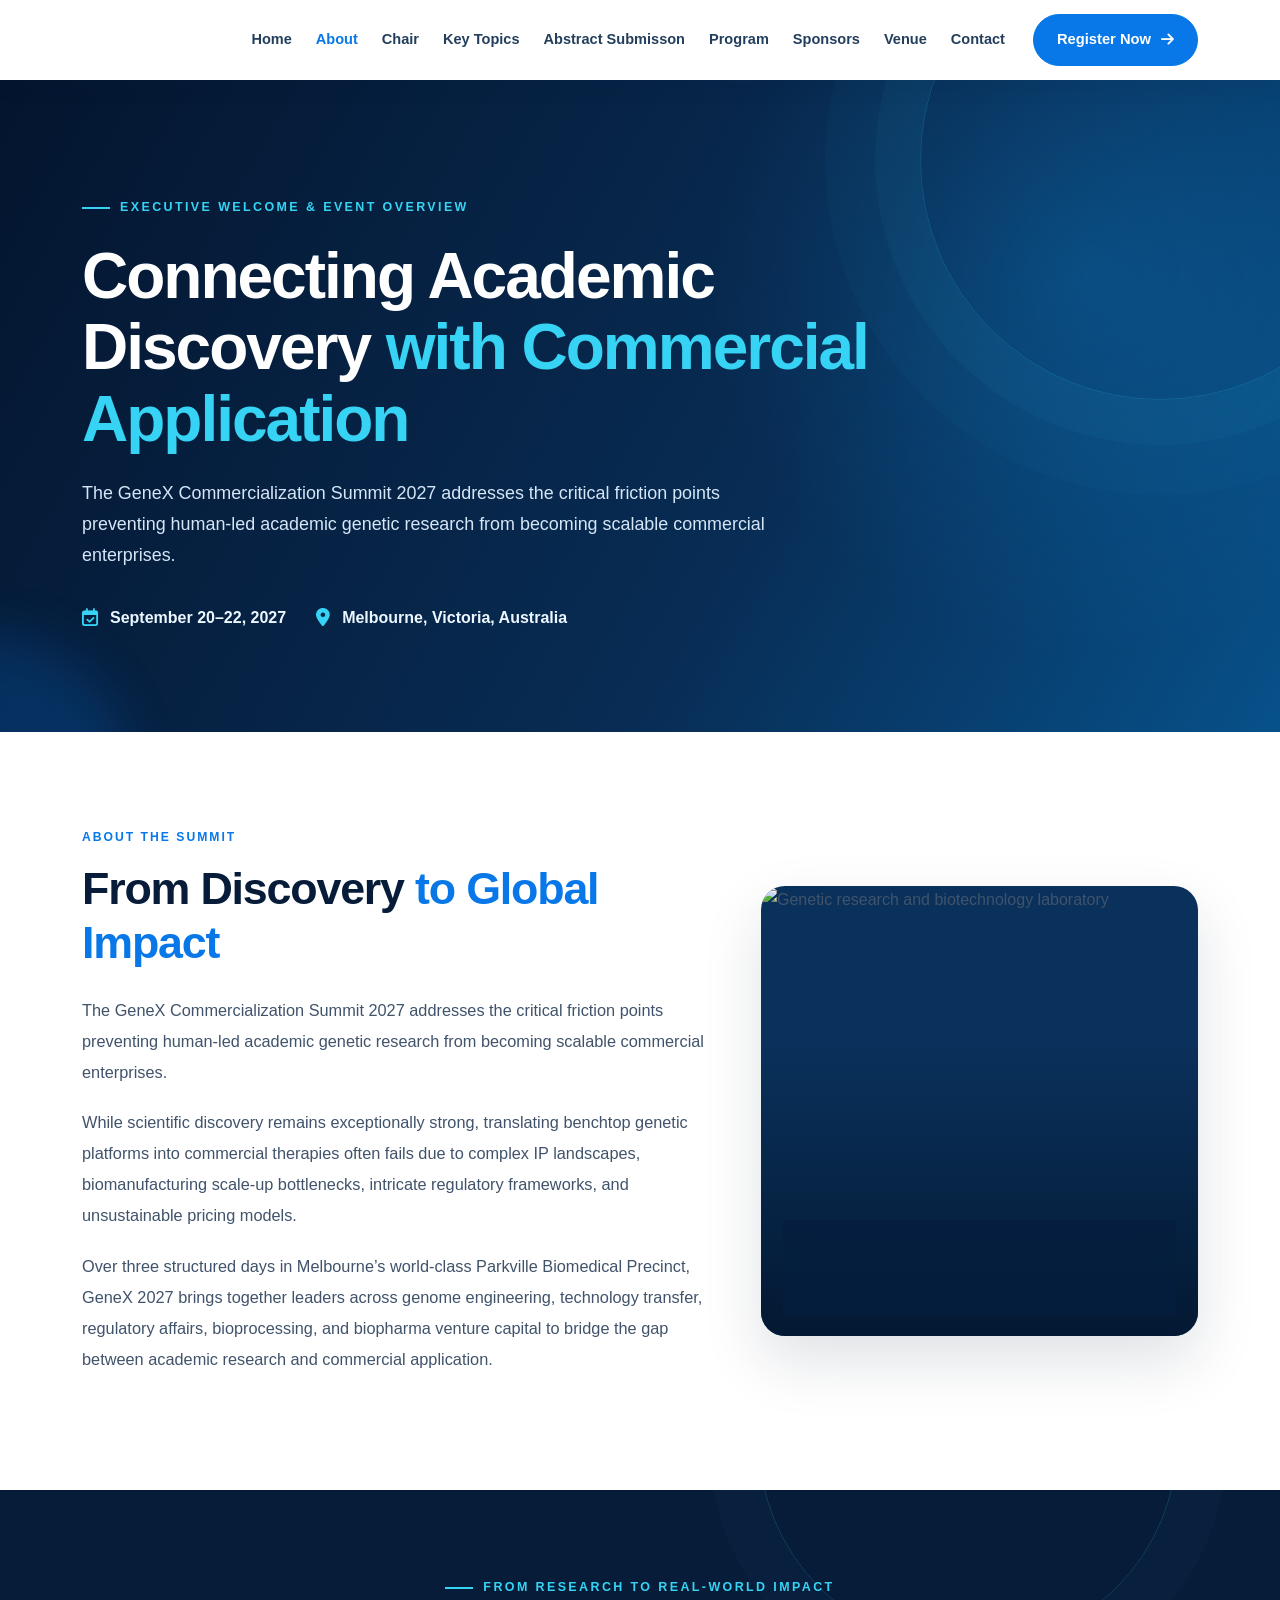
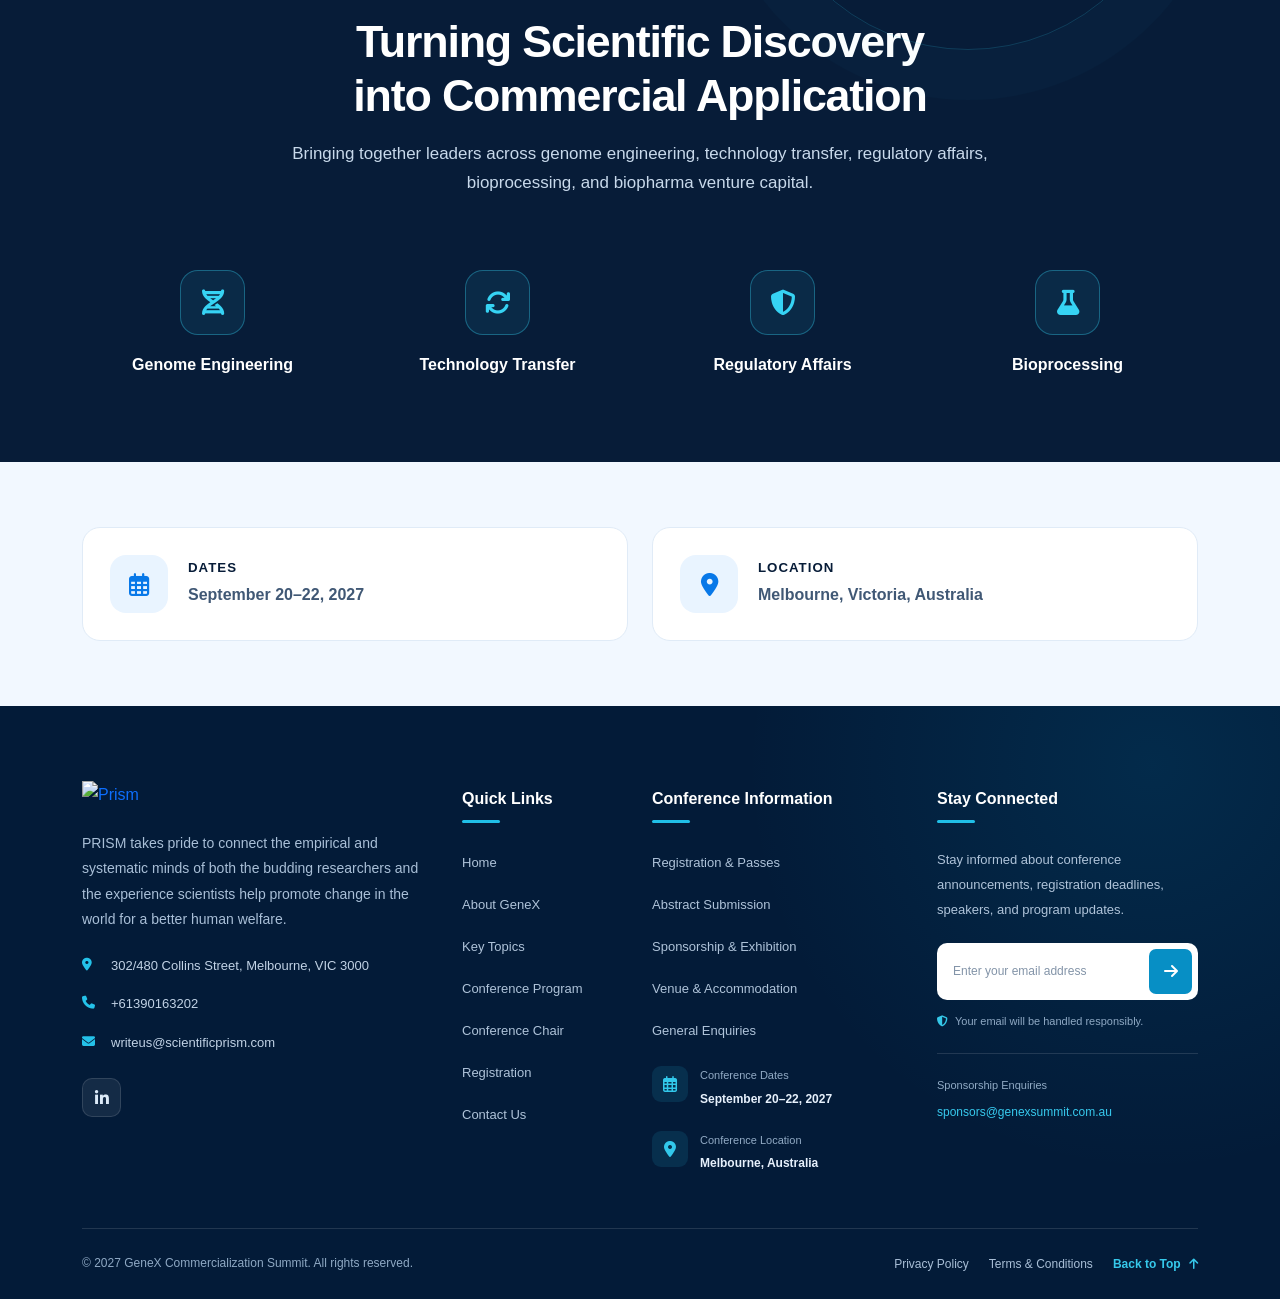
==== commit 0e30d2ce: "eight  commit" ====
--- a/about.html
+++ b/about.html
@@ -55,6 +55,7 @@
 
       .gx-brand {
         display: flex;
+        width: 50px;
         align-items: center;
         gap: 11px;
         color: var(--gx-navy);
@@ -511,13 +512,21 @@
     <nav class="navbar navbar-expand-lg gx-navbar sticky-top">
       <div class="container">
         <a class="gx-brand" href="index.html" aria-label="GeneX Summit home">
-          <span class="gx-brand-icon">
+          <!-- <span class="gx-brand-icon">
             <i class="fa-solid fa-dna"></i>
           </span>
           <span>
             GeneX
             <small>COMMERCIALIZATION SUMMIT 2027</small>
-          </span>
+          </span> -->
+
+          <!-- <span class="brand-mark"><i class="fa-solid fa-dna"></i></span> -->
+          <!-- <span>GeneX
+            <small
+              class="d-block fw-semibold"
+              style="font-size: 0.7rem; letter-spacing: 0.02em"
+              >COMMERCIALIZATION SUMMIT 2027</small></span> -->
+          <span>  <img src="assets/prism_logo_dark.png" alt="" srcset="" style="width: 579%;"> </span>  
         </a>
 
         <button
@@ -555,9 +564,12 @@
             <li class="nav-item">
               <a class="nav-link" href="program.html">Program</a>
             </li>
-            <!-- <li class="nav-item">
-              <a class="nav-link" href="index.html#venue">Venue</a>
-            </li> -->
+                <li class="nav-item">
+              <a class="nav-link" href="sponsors.html">Sponsors</a>
+            </li>
+               <li class="nav-item">
+              <a class="nav-link " href="venue.html">Venue</a>
+            </li>
             <li class="nav-item">
               <a class="nav-link" href="contact.html">Contact</a>
             </li>
@@ -799,23 +811,23 @@
                     </ul>
 
                     <!-- Social Links -->
-                    <div class="footer-social-links">
-                        <a href="#" aria-label="LinkedIn">
-                            <i class="fa-brands fa-linkedin-in"></i>
-                        </a>
-
-                        <a href="#" aria-label="Facebook">
-                            <i class="fa-brands fa-facebook-f"></i>
-                        </a>
-
-                        <a href="#" aria-label="X">
-                            <i class="fa-brands fa-x-twitter"></i>
-                        </a>
-
-                        <a href="#" aria-label="Instagram">
-                            <i class="fa-brands fa-instagram"></i>
-                        </a>
-                    </div>
+                     <div class="footer-social-links">
+                <a href="https://www.linkedin.com/company/genex-commercialization-summit-2027/posts/?viewAsMember=true" aria-label="LinkedIn">
+                  <i class="fa-brands fa-linkedin-in"></i>
+                </a>
+
+                <!-- <a href="#" aria-label="Facebook">
+                  <i class="fa-brands fa-facebook-f"></i>
+                </a>
+
+                <a href="#" aria-label="X">
+                  <i class="fa-brands fa-x-twitter"></i>
+                </a>
+
+                <a href="#" aria-label="Instagram">
+                  <i class="fa-brands fa-instagram"></i>
+                </a> -->
+              </div>
 
                 </div>
             </div>
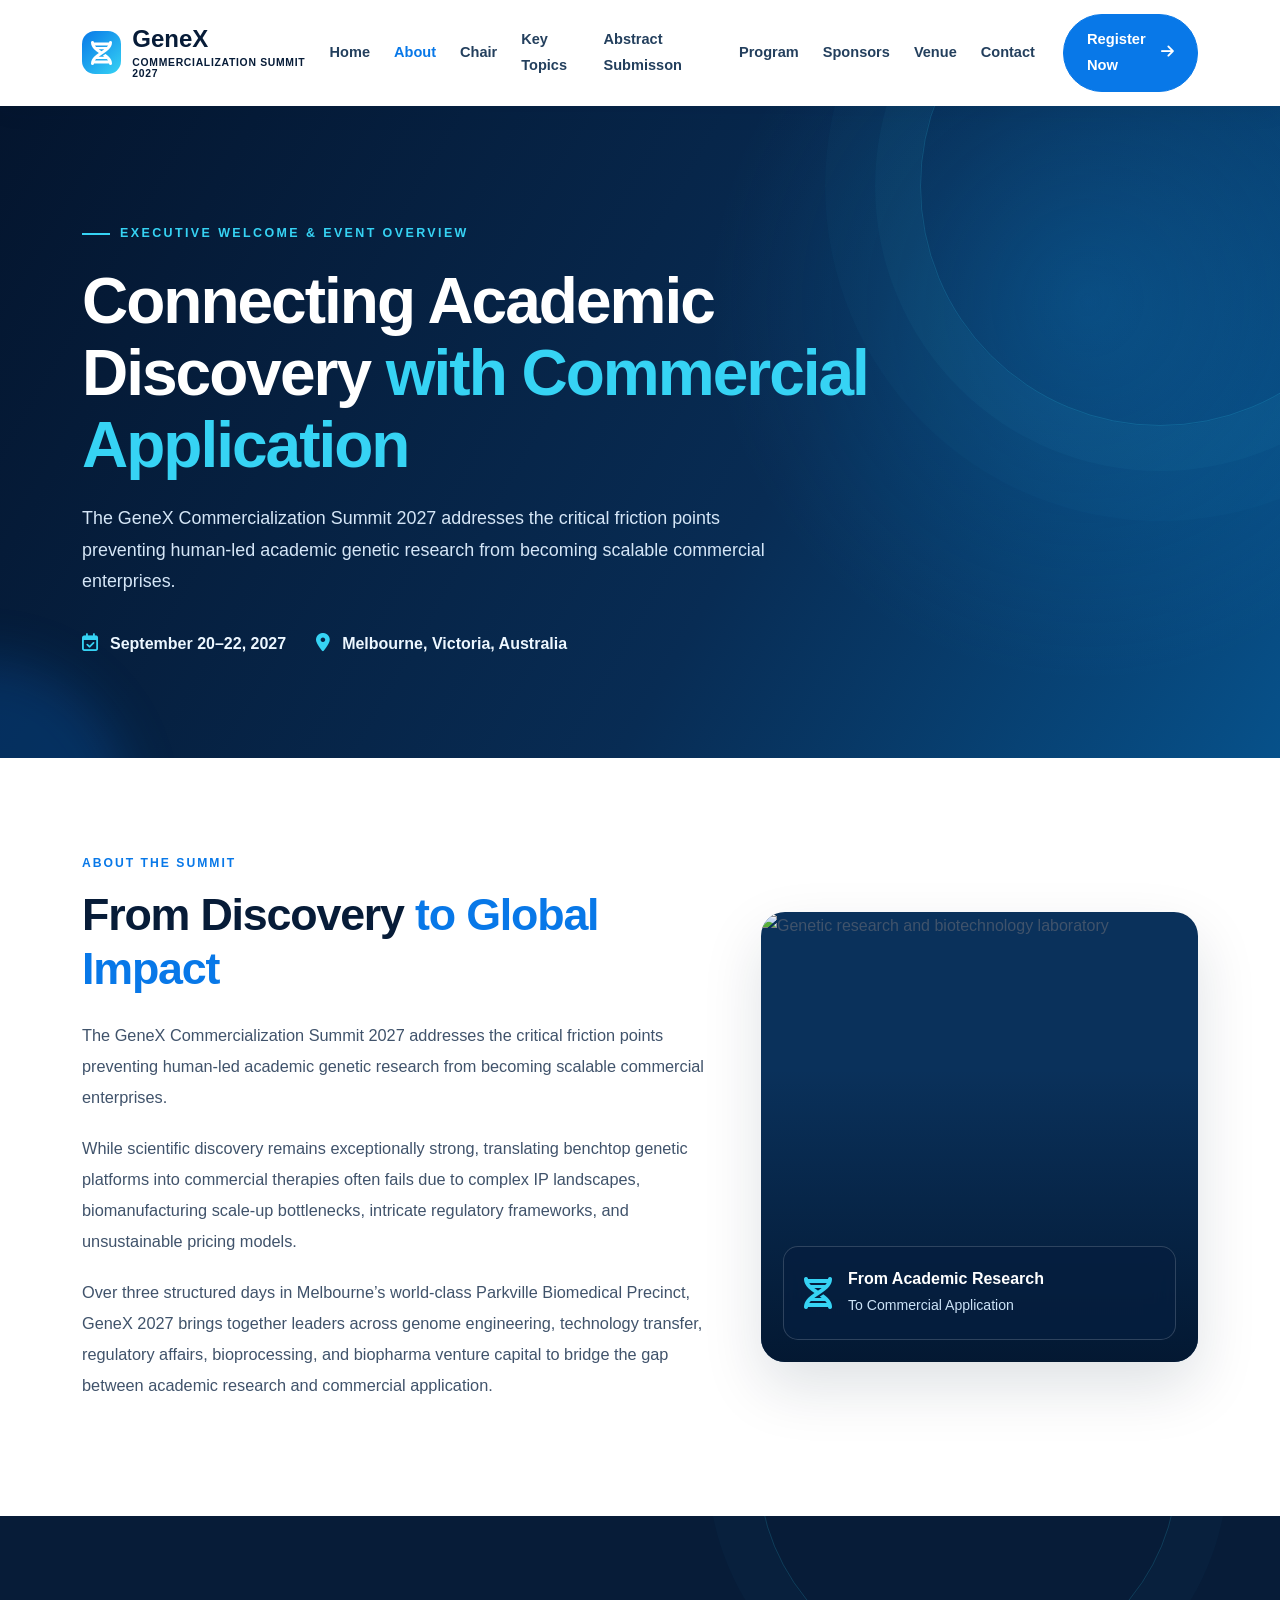
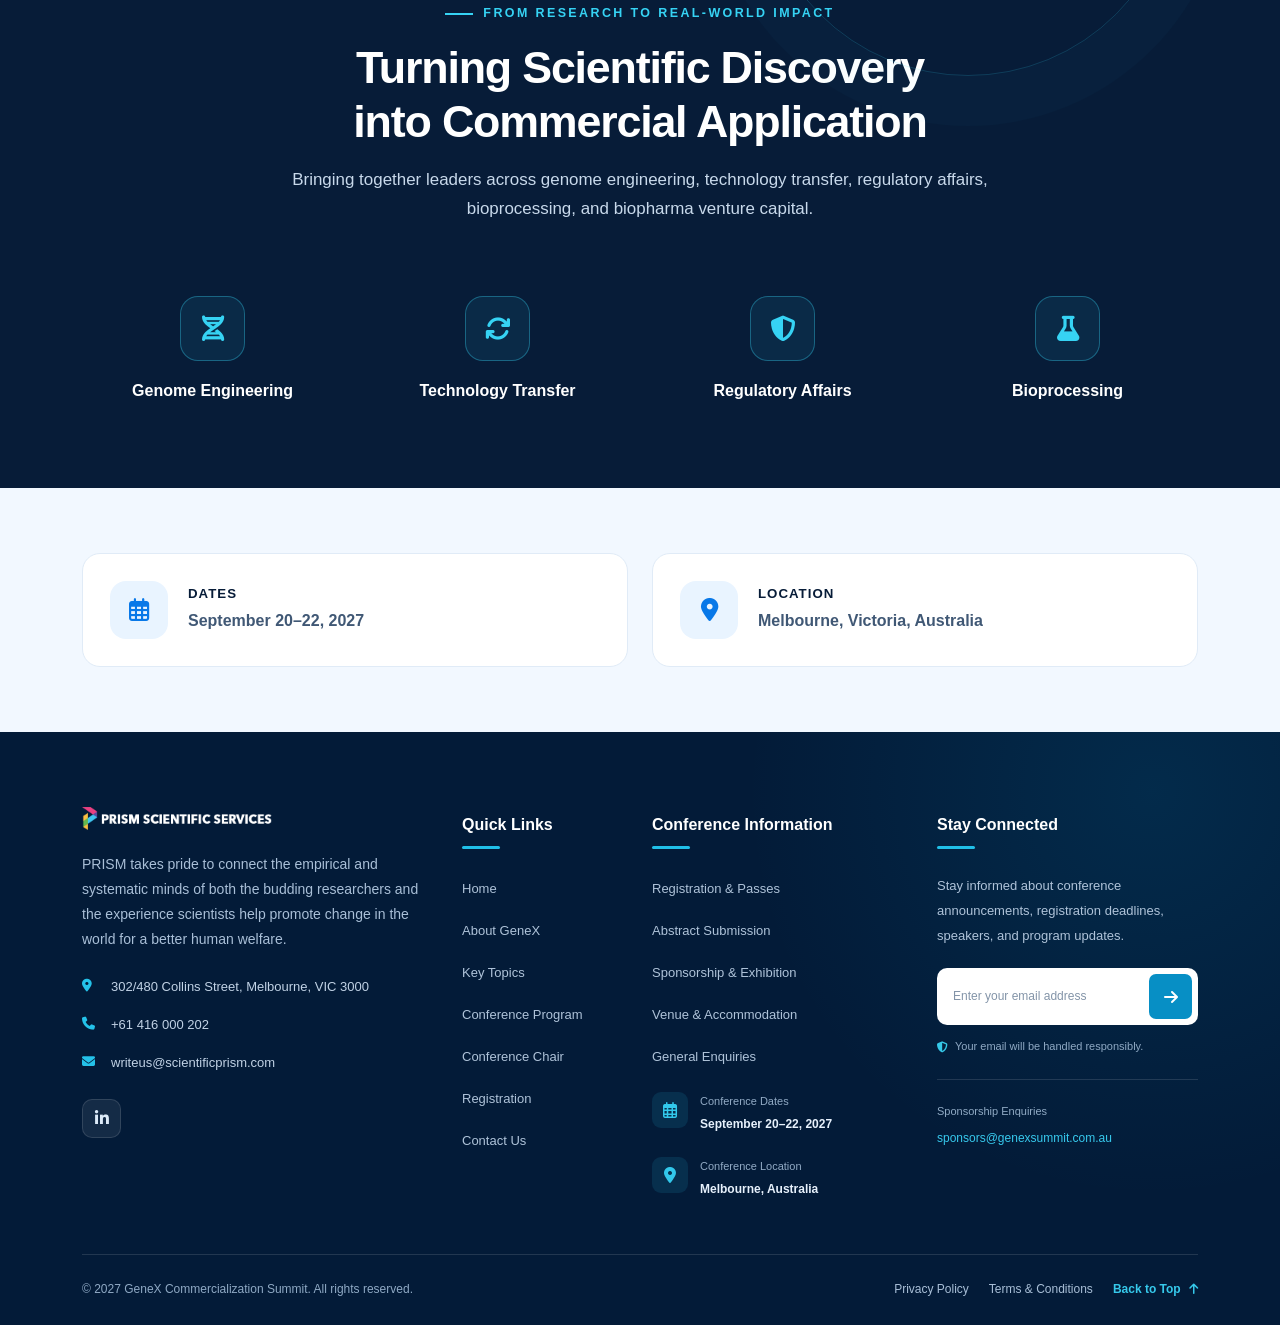
==== commit bb39713c: "eight  commit" ====
--- a/about.html
+++ b/about.html
@@ -55,7 +55,7 @@
 
       .gx-brand {
         display: flex;
-        width: 50px;
+        /* width: 50px; */
         align-items: center;
         gap: 11px;
         color: var(--gx-navy);
@@ -512,13 +512,13 @@
     <nav class="navbar navbar-expand-lg gx-navbar sticky-top">
       <div class="container">
         <a class="gx-brand" href="index.html" aria-label="GeneX Summit home">
-          <!-- <span class="gx-brand-icon">
+          <span class="gx-brand-icon">
             <i class="fa-solid fa-dna"></i>
           </span>
           <span>
             GeneX
             <small>COMMERCIALIZATION SUMMIT 2027</small>
-          </span> -->
+          </span>
 
           <!-- <span class="brand-mark"><i class="fa-solid fa-dna"></i></span> -->
           <!-- <span>GeneX
@@ -526,7 +526,7 @@
               class="d-block fw-semibold"
               style="font-size: 0.7rem; letter-spacing: 0.02em"
               >COMMERCIALIZATION SUMMIT 2027</small></span> -->
-          <span>  <img src="assets/prism_logo_dark.png" alt="" srcset="" style="width: 579%;"> </span>  
+          <!-- <span>  <img src="assets/prism_logo_dark.png" alt="" srcset="" style="width: 579%;"> </span>   -->
         </a>
 
         <button
@@ -796,8 +796,8 @@
 
                         <li>
                             <i class="fa-solid fa-phone"></i>
-                            <a href="tel:+61390163202">
-                                +61390163202
+                            <a href="tel:+61 416 000 202">
+                                +61 416 000 202
                             </a>
                         </li>
 
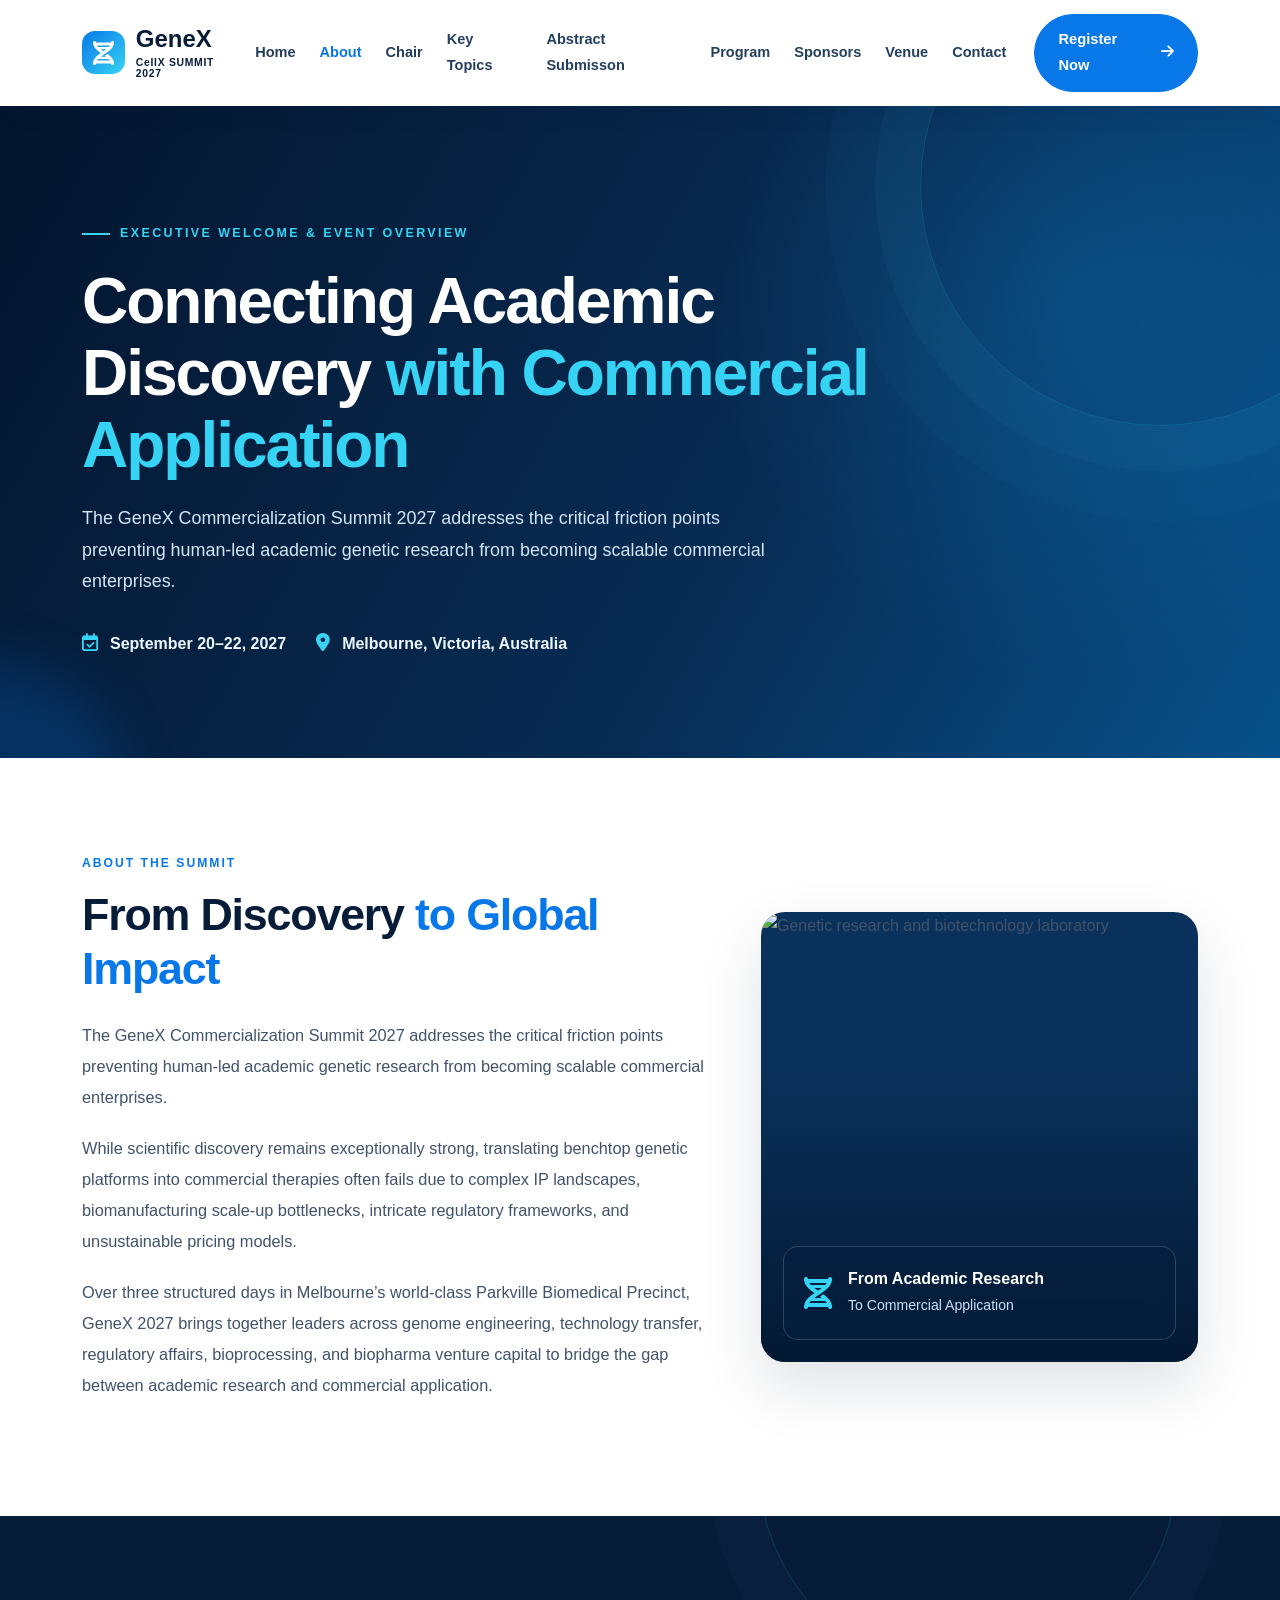
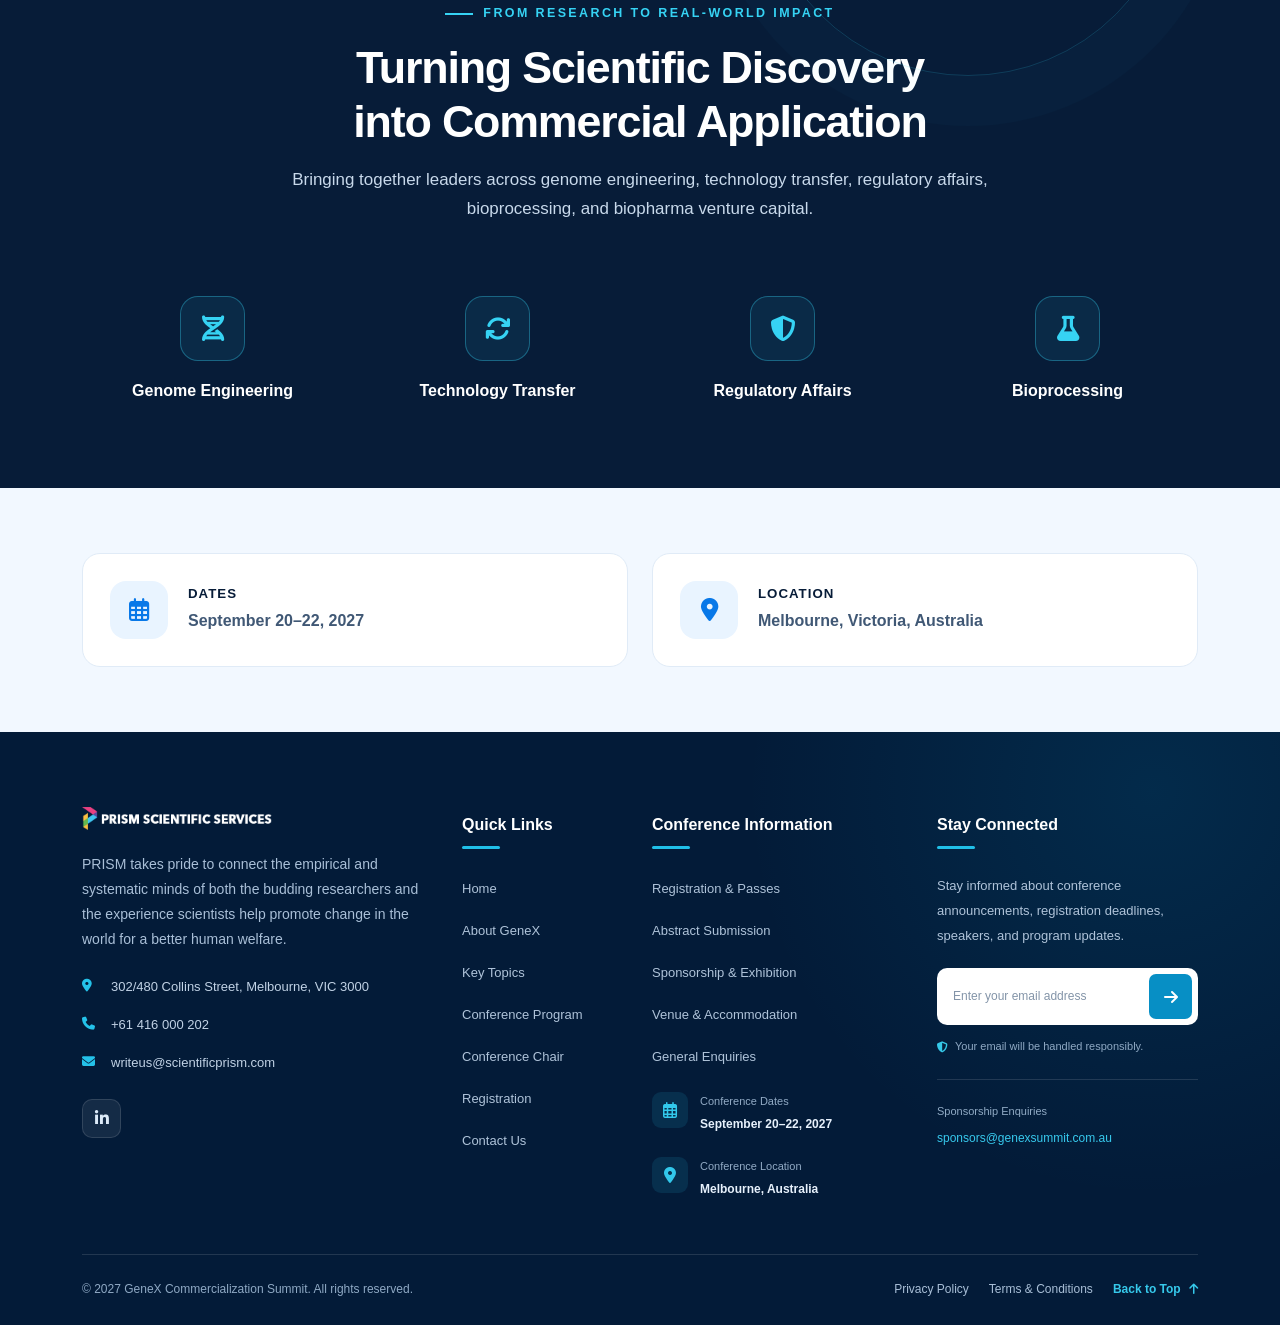
==== commit 9c681422: "nine  commit" ====
--- a/about.html
+++ b/about.html
@@ -5,9 +5,9 @@
     <meta name="viewport" content="width=device-width, initial-scale=1.0" />
     <meta
       name="description"
-      content="Discover the vision behind GeneX Commercialization Summit 2027, connecting academic discovery with commercial application."
+      content="Discover the vision behind GeneX CellX Summit 2027, connecting academic discovery with commercial application."
     />
-    <title>About Us | GeneX Commercialization Summit 2027</title>
+    <title>About Us | GeneX CellX Summit 2027</title>
 
     <link
       href="https://cdn.jsdelivr.net/npm/bootstrap@5.3.3/dist/css/bootstrap.min.css"
@@ -517,7 +517,7 @@
           </span>
           <span>
             GeneX
-            <small>COMMERCIALIZATION SUMMIT 2027</small>
+            <small>CellX SUMMIT 2027</small>
           </span>
 
           <!-- <span class="brand-mark"><i class="fa-solid fa-dna"></i></span> -->
